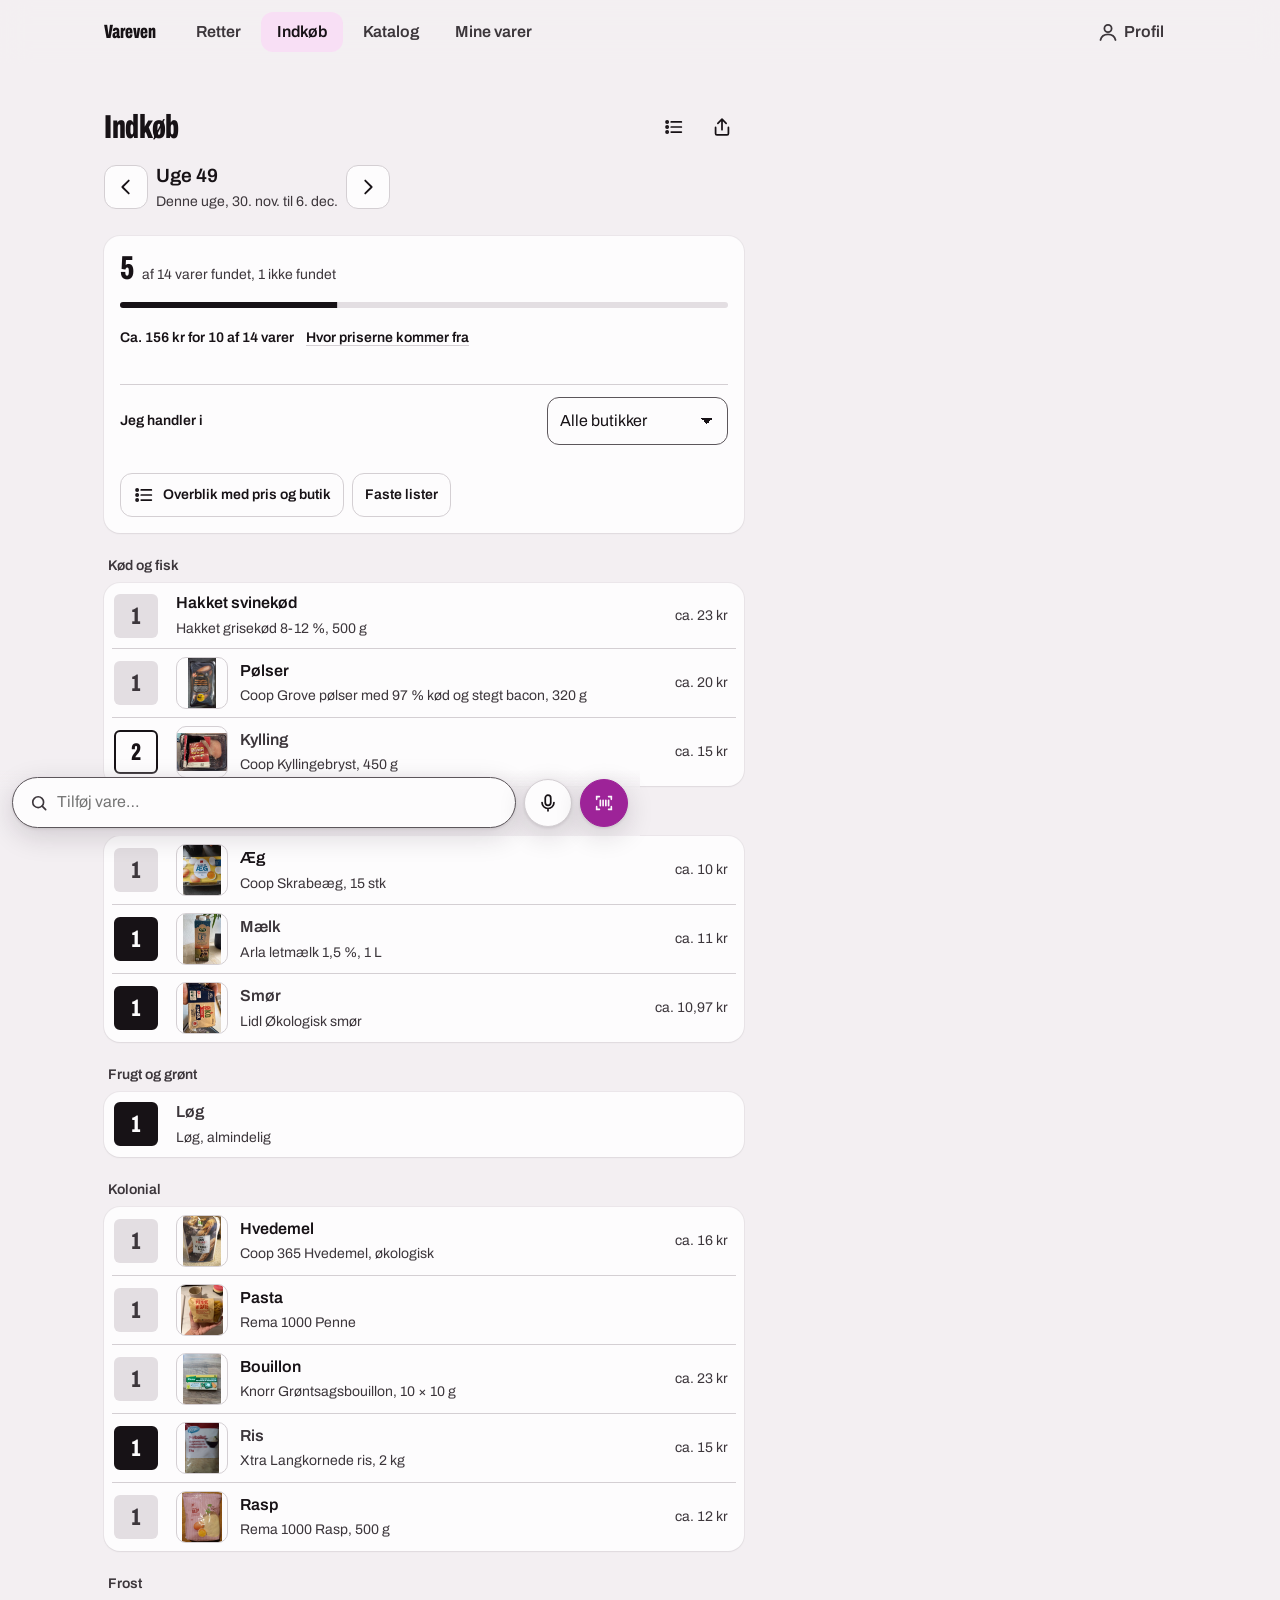
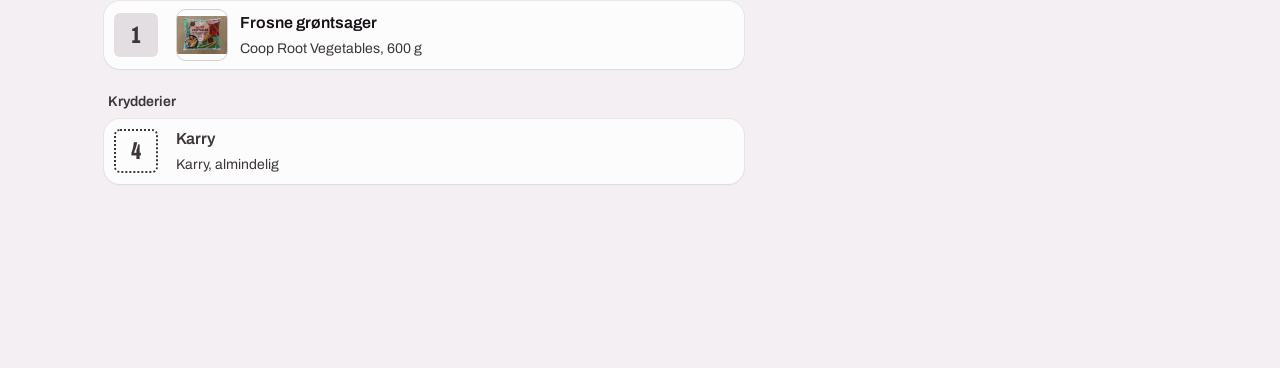
==== index.html @ a3c2f8d7 "Vareven: første udgave af appen Statisk PWA: indkøbsliste med varekort (prio 1-3), scanning, retter " ====
<!doctype html>
<html lang="da">
<head>
<meta charset="utf-8">
<meta name="viewport" content="width=device-width, initial-scale=1, viewport-fit=cover, interactive-widget=resizes-content">
<meta name="theme-color" media="(prefers-color-scheme: light)" content="#f6f4f6">
<meta name="theme-color" media="(prefers-color-scheme: dark)" content="#141013">
<meta name="apple-mobile-web-app-capable" content="yes">
<meta name="mobile-web-app-capable" content="yes">
<meta name="apple-mobile-web-app-status-bar-style" content="default">
<meta name="apple-mobile-web-app-title" content="Vareven">
<link rel="manifest" href="./manifest.webmanifest">
<link rel="icon" href="./icons/icon-192.png" type="image/png">
<link rel="apple-touch-icon" href="./icons/apple-touch-icon.png">
<title>Vareven</title>
<meta name="description" content="Indkøbslisten hvor hver vare har et varekort med prio 1 til 3, så den handlende køber præcis den variant, I plejer.">
<link rel="preload" href="./fonts/archivo-wdth.woff2" as="font" type="font/woff2" crossorigin>
<link rel="stylesheet" href="./app.css">
<script>document.documentElement.classList.add('js');</script>
</head>
<body>
<a class="skip" href="#main">Spring til indhold</a>
<header class="topbar">
  <div class="topbar__in">
    <a class="wordmark" href="#/indkob" aria-label="Vareven, til indkøbslisten">Vareven</a>
    <nav class="tabs" aria-label="Hovedmenu">
      <a class="tab" href="#/retter" data-tab="retter">Retter</a>
      <a class="tab" href="#/indkob" data-tab="indkob">Indkøb</a>
      <a class="tab" href="#/katalog" data-tab="katalog">Katalog</a>
      <a class="tab" href="#/mine" data-tab="mine">Mine varer</a>
    </nav>
    <p class="status" id="status" role="status"></p>
    <a class="profbtn" href="#/profil" data-tab="profil" aria-label="Profil og indstillinger"><svg viewBox="0 0 24 24" aria-hidden="true" fill="none" stroke="currentColor" stroke-width="1.8" stroke-linecap="round"><circle cx="12" cy="8.5" r="3.6"/><path d="M4.5 20c.9-3.6 3.9-5.6 7.5-5.6s6.6 2 7.5 5.6"/></svg><span class="profbtn__txt">Profil</span></a>
  </div>
</header>

<main id="main">
  <noscript><p>Appen kræver JavaScript for at vise listen.</p></noscript>
</main>

<nav class="tabbar" aria-label="Hovedmenu">
  <a href="#/retter" data-tab="retter"><svg viewBox="0 0 24 24" aria-hidden="true" fill="none" stroke="currentColor" stroke-width="1.8" stroke-linecap="round"><path d="M4 11h16a8 8 0 0 1-16 0Z"/><path d="M9 7c0-1.5 1-2 1-3.5M14 7c0-1.5 1-2 1-3.5"/></svg>Retter</a>
  <a href="#/indkob" data-tab="indkob"><svg viewBox="0 0 24 24" aria-hidden="true" fill="none" stroke="currentColor" stroke-width="1.8" stroke-linecap="round" stroke-linejoin="round"><path d="M3 5h2l2.2 10.2a1 1 0 0 0 1 .8h8.6a1 1 0 0 0 1-.8L20 8H6.2"/><circle cx="9" cy="20" r="1.2"/><circle cx="17" cy="20" r="1.2"/></svg>Indkøb</a>
  <a href="#/katalog" data-tab="katalog"><svg viewBox="0 0 24 24" aria-hidden="true" fill="none" stroke="currentColor" stroke-width="1.8" stroke-linecap="round"><rect x="4" y="4" width="16" height="16" rx="2"/><path d="M8 9h8M8 13h8M8 17h5"/></svg>Katalog</a>
  <a href="#/mine" data-tab="mine"><svg viewBox="0 0 24 24" aria-hidden="true" fill="none" stroke="currentColor" stroke-width="1.8" stroke-linecap="round" stroke-linejoin="round"><path d="M4 6h3M4 12h3M4 18h3"/><rect x="10" y="4" width="10" height="4" rx="1"/><rect x="10" y="10" width="10" height="4" rx="1"/><rect x="10" y="16" width="10" height="4" rx="1"/></svg>Mine varer</a>
</nav>

<script src="./data.js"></script>
<script src="./produkter.js"></script>
<script src="./rens.js"></script>
<script src="./retter-billeder.js"></script>
<script src="./opskrifter.js"></script>
<script src="./opskriftsbank.js"></script>
<script src="./bank-billeder.js"></script>
<script src="./illustrationer.js"></script>
<script src="./teknikker.js"></script>
<script src="./videoer.js"></script>
<script src="./priser.js"></script>
<script src="./pdf-maker.js"></script>
<script src="./scanner.js"></script>
<script src="./app.js"></script>
</body>
</html>
---- app.css ----
/* Hallmark · shape: app screen · genre: modern-minimal · theme: custom · idea: "Tallet er svaret: prio-tallet er det største på skærmen, så den handlende kan læse svaret på en armslængdes afstand" · vibe: "værktøj til én hånd i en travl butik"
 * paper: oklch(97.4% 0.005 330) · accent: oklch(50% 0.2 330) hindbær, ingen kædes farve · display: Archivo 62% bredde 800 (tallene) · body: Archivo 100% 400/600, selvhostet
 * nav: bundfaner på telefon (Retter, Indkøb, Katalog), topbjælke fra 60rem · signature: prio-mærket, et tal i en form der også virker i sort/hvid print (1 fyldt, 2 kant, 3 stiplet, ingen prikket)
 * states: indlæser, tom, offline/fejl, fuld på listen; otte tilstande på knapper og felter
 * axes: light/display-condensed/chromatic-magenta · posture: restrained · modes: light+dark · scope: app · contrast: pass · v2.0.0 */
/* Hallmark · pre-emit critique: P4 H5 E4 S4 R4 V5 · weakest: E, ni skærme i én fil giver løse detaljer; holdt alt på én type-skala, én radius pr. niveau og én primær knap pr. skærm */
/* Hallmark · waive 39b · fluebenet og de fire knapper under Hvad fandt du? er 64 til 72px · den handlende trykker med én hånd og kurven på armen, så store mål på varekortet slår app-tæthed */
/* Hallmark · answered F7 · alle produkt- og varebilleder deler én ramme med vilje: hvid flade, hårstreg og lille radius, så pakkerne kan sammenlignes på listen, i kataloget og i opskriften */
@import url("./tokens.css");
@import url("./base.css");

@font-face {
  font-family: "Archivo";
  font-style: normal;
  font-display: swap;
  font-weight: 100 900;
  font-stretch: 62% 125%;
  src: url("./fonts/archivo-wdth.woff2") format("woff2-variations");
}

body { font-synthesis: none; min-height: 100dvh; overscroll-behavior-y: none; }
html { -webkit-tap-highlight-color: transparent; -webkit-text-size-adjust: 100%; text-size-adjust: 100%; }
button, a, label, .row__tick { touch-action: manipulation; }
button, .btn, .chip, .tabbar a, .tab, .row__tick, .found button, .dishes label { -webkit-user-select: none; user-select: none; -webkit-touch-callout: none; }
[tabindex="-1"]:focus { outline: none; }
html:has(body.has-dock) { scroll-padding-bottom: calc(var(--tabbar) + 180px); }
.num { font-variant-numeric: tabular-nums; }
b, strong { font-weight: 600; }
.nowrap { white-space: nowrap; }

/* ---------- Shell ---------- */
.skip { position: absolute; left: var(--space-md); top: calc(-1 * var(--space-3xl)); z-index: var(--z-toast); padding: var(--space-xs) var(--space-md); background: var(--color-ink); color: var(--color-paper); border-radius: var(--radius-input); }
.skip:focus-visible { top: var(--space-md); }

.topbar { position: sticky; top: 0; z-index: var(--z-sticky-nav); padding-top: env(safe-area-inset-top); background: var(--color-paper); border-bottom: 1px solid var(--color-rule); }
.topbar__in { display: flex; align-items: center; gap: var(--space-lg); min-height: 56px; max-width: var(--container); margin-inline: auto; padding-inline: var(--space-md); }
.wordmark { font: 800 var(--text-lg)/1 var(--font-display); font-stretch: 62%; letter-spacing: 0; text-decoration: none; color: var(--color-ink); white-space: nowrap; }
.wordmark:focus-visible { outline: 2px solid var(--color-focus); outline-offset: 4px; }
.status { margin-left: auto; font-size: var(--text-sm); color: var(--color-ink-2); }
.status[data-state="offline"] { color: var(--color-ink); font-weight: 600; }

.tabs { display: none; gap: var(--space-2xs); }
.tab { display: inline-flex; align-items: center; min-height: 40px; padding: 0 var(--space-md); border-radius: var(--radius-input); color: var(--color-ink-2); text-decoration: none; font-weight: 600; white-space: nowrap; transition: background-color var(--dur-short) var(--ease-out), color var(--dur-short) var(--ease-out); }
.tab:active { background: var(--color-paper-3); }
.tab:focus-visible { outline: 2px solid var(--color-focus); outline-offset: 2px; }
.tab[aria-current="page"] { color: var(--color-ink); background: var(--color-accent-soft); }

.tabbar { position: fixed; inset: auto 0 0 0; z-index: var(--z-sticky-nav); display: grid; grid-template-columns: repeat(4, minmax(0, 1fr)); height: calc(var(--tabbar) + env(safe-area-inset-bottom)); padding-bottom: env(safe-area-inset-bottom); background: var(--color-paper); border-top: 1px solid var(--color-rule); }
.tabbar a { display: grid; place-items: center; align-content: center; gap: var(--space-3xs); color: var(--color-ink-2); text-decoration: none; font-size: var(--text-sm); font-weight: 600; transition: color var(--dur-short) var(--ease-out); }
.tabbar a:active { background: var(--color-paper-2); }
.tabbar a:focus-visible { outline: 2px solid var(--color-focus); outline-offset: -4px; }
.tabbar a[aria-current="page"] { color: var(--color-accent); box-shadow: inset 0 3px 0 var(--color-accent); }
.tabbar svg { width: 24px; height: 24px; }

main { max-width: var(--column); padding: var(--space-lg) max(var(--space-md), env(safe-area-inset-right)) calc(var(--tabbar) + var(--space-3xl)) max(var(--space-md), env(safe-area-inset-left)); }

@media (min-width: 60rem) {
  .tabs { display: flex; }
  .tabbar { display: none; }
  .topbar__in { padding-inline: var(--gutter); min-height: 64px; }
  main { max-width: var(--container); margin-inline: auto; padding: var(--space-xl) var(--gutter) var(--space-3xl); }
  main > * { max-width: var(--column); }
}

/* ---------- Type ---------- */
.screen-head { display: grid; gap: var(--space-xs); margin-bottom: var(--space-lg); }
h1 { font-size: var(--text-3xl); font-weight: 800; font-stretch: 62%; line-height: 1.05; letter-spacing: var(--tracking-display); max-width: 20ch; }
h2 { font-family: var(--font-body); font-size: var(--text-md); font-weight: 600; line-height: 1.3; }
.lead { font-size: var(--text-md); color: var(--color-ink-2); max-width: 45ch; }
.meta { font-size: var(--text-sm); color: var(--color-ink-2); }

/* ---------- The signature: prio mark ---------- */
.mark { --size: 44px; display: inline-grid; place-items: center; flex-shrink: 0; width: var(--size); height: var(--size); border-radius: var(--radius-mark); border: 2px solid transparent; font: 800 var(--text-num-s)/1 var(--font-display); font-stretch: 62%; font-variant-numeric: tabular-nums; color: var(--color-ink); background: transparent; }
.mark[data-p="0"] { border-color: var(--color-muted); }
.mark[data-p="1"] { background: var(--color-ink); border-color: var(--color-ink); color: var(--color-paper); }
.mark[data-p="2"] { border-color: var(--color-ink); }
.mark[data-p="3"] { border-color: var(--color-ink); border-style: dashed; }
.mark[data-p="want"] { background: var(--color-paper-3); color: var(--color-ink-2); }
.mark[data-p="4"] { border-color: var(--color-ink-2); border-style: dotted; color: var(--color-ink-2); }
.mark--l { --size: 72px; font-size: var(--text-num); }
.mark--xl { --size: clamp(80px, 30vw, 128px); font-size: calc(var(--size) * 0.9); border-width: 3px; }
.mark svg { width: 62%; height: 62%; }
.mark[data-p="ok"] { background: var(--color-ink); border-color: var(--color-ink); color: var(--color-paper); }
.mark[data-p="x"] { border-color: var(--color-ink); border-width: 3px; color: var(--color-ink); }

/* ---------- Controls ---------- */
.btn { position: relative; display: inline-flex; align-items: center; justify-content: center; gap: var(--space-xs); min-height: var(--control); padding: 0 var(--space-lg); border: 1px solid var(--color-ink); border-radius: var(--radius-input); background: var(--color-paper); color: var(--color-ink); font: 600 var(--text-md)/1 var(--font-body); white-space: nowrap; text-decoration: none; cursor: pointer; transition: background-color var(--dur-short) var(--ease-out), transform var(--dur-micro) var(--ease-out); }
.btn:active { transform: scale(0.97); }
.btn:focus-visible { outline: 2px solid var(--color-focus); outline-offset: 2px; }
.btn:disabled, .btn[aria-disabled="true"] { opacity: 0.55; cursor: not-allowed; transform: none; }
.btn[aria-busy="true"] { cursor: progress; }
.btn--primary { background: var(--color-accent); border-color: var(--color-accent); color: var(--color-accent-ink); }
.btn--quiet { border-color: var(--color-rule); }
.btn--wide { width: 100%; }
.btn svg { width: 22px; height: 22px; flex-shrink: 0; }

.link { color: var(--color-ink); font-weight: 600; text-decoration: underline; text-decoration-color: var(--color-rule); text-underline-offset: 0.2em; transition: text-decoration-color var(--dur-short) var(--ease-out); }
.link:focus-visible { outline: 2px solid var(--color-focus); outline-offset: 2px; }

.back { display: inline-flex; align-items: center; gap: var(--space-2xs); min-height: 44px; margin: calc(-1 * var(--space-xs)) 0 var(--space-xs) calc(-1 * var(--space-xs)); padding: 0 var(--space-xs); border-radius: var(--radius-input); color: var(--color-ink-2); font-weight: 600; text-decoration: none; transition: background-color var(--dur-short) var(--ease-out); }
.back:active { background: var(--color-paper-3); }
.back:focus-visible { outline: 2px solid var(--color-focus); outline-offset: 0; }
.back svg { width: 20px; height: 20px; }

/* chips */
.chips { display: flex; flex-wrap: wrap; gap: var(--space-xs); }
.chip { display: inline-flex; align-items: center; gap: var(--space-xs); min-height: 44px; padding: 0 var(--space-md); border: 1px solid var(--color-rule); border-radius: var(--radius-input); background: var(--color-paper); color: var(--color-ink); font: 400 var(--text-md)/1.2 var(--font-body); text-align: left; text-decoration: none; cursor: pointer; transition: background-color var(--dur-short) var(--ease-out), border-color var(--dur-short) var(--ease-out); }
.chip:active { background: var(--color-paper-2); }
.chip:focus-visible { outline: 2px solid var(--color-focus); outline-offset: 2px; }
.chip:disabled { opacity: 0.55; cursor: not-allowed; }
.chip[aria-current], .chip[aria-pressed="true"] { background: var(--color-ink); border-color: var(--color-ink); color: var(--color-paper); }
.chip small { font-size: var(--text-sm); color: inherit; opacity: 0.8; }

/* the found buttons: the card's one decision */
.found { display: grid; grid-template-columns: repeat(4, minmax(0, 1fr)); gap: var(--space-xs); }
.found button { display: grid; justify-items: center; gap: var(--space-2xs); min-height: 88px; padding: var(--space-sm) var(--space-2xs); border: 1px solid var(--color-rule); border-radius: var(--radius-card); background: var(--color-paper); color: var(--color-ink); font: 600 var(--text-sm)/1.2 var(--font-body); cursor: pointer; transition: background-color var(--dur-short) var(--ease-out), transform var(--dur-micro) var(--ease-out); }
.found button:active { transform: scale(0.96); }
.found button:focus-visible { outline: 2px solid var(--color-focus); outline-offset: 2px; }
.found button:disabled { opacity: 0.55; cursor: not-allowed; }
.found button[aria-pressed="true"] { border-color: var(--color-ink); box-shadow: inset 0 0 0 2px var(--color-ink); }
.found--2 { grid-template-columns: repeat(2, minmax(0, 1fr)); }
.found .mark { --size: 40px; }

/* ---------- Shopping list ---------- */
.progress { display: flex; align-items: baseline; gap: var(--space-xs); }
.progress b { font: 800 var(--text-3xl)/1 var(--font-display); font-stretch: 62%; font-variant-numeric: tabular-nums; }
.bar { height: 6px; margin-top: var(--space-xs); border-radius: var(--radius-pill); background: var(--color-paper-3); overflow: hidden; }
.bar span { display: block; height: 100%; width: 100%; background: var(--color-ink); transform-origin: left; transform: scaleX(var(--p, 0)); transition: transform var(--dur-long) var(--ease-out); }

.group { margin-top: var(--space-lg); }
.group h2 { padding-bottom: var(--space-xs); color: var(--color-ink-2); font-size: var(--text-sm); }
.rows { list-style: none; margin: 0; padding: 0; border-top: 1px solid var(--color-rule); }
.row { display: grid; grid-template-columns: auto minmax(0, 1fr); align-items: center; gap: var(--space-sm); border-bottom: 1px solid var(--color-rule); }
.row__tick { display: grid; place-items: center; width: 56px; height: 64px; margin-left: calc(-1 * var(--space-2xs)); border: 0; background: transparent; cursor: pointer; border-radius: var(--radius-input); }
.row__tick:active .mark { transform: scale(0.94); }
.row__tick:focus-visible { outline: 2px solid var(--color-focus); outline-offset: -2px; }
.row__tick .mark { transition: transform var(--dur-micro) var(--ease-out); }
.row__open { display: grid; gap: var(--space-3xs); min-height: 64px; align-content: center; padding: var(--space-xs) var(--space-xs) var(--space-xs) 0; color: var(--color-ink); text-decoration: none; border-radius: var(--radius-input); transition: background-color var(--dur-short) var(--ease-out); }
.row__open:active { background: var(--color-paper-3); }
.row__open:focus-visible { outline: 2px solid var(--color-focus); outline-offset: -2px; }
.row__name { font-weight: 600; }
.row__want { font-size: var(--text-sm); color: var(--color-ink-2); display: -webkit-box; -webkit-box-orient: vertical; -webkit-line-clamp: 2; line-clamp: 2; overflow: hidden; }
.row__want--none { color: var(--color-muted); }
.row[data-done] .row__name { color: var(--color-ink-2); }

.dock { position: fixed; inset: auto 0 calc(var(--tabbar) + env(safe-area-inset-bottom)) 0; z-index: var(--z-sticky); padding: var(--space-sm) max(var(--space-md), env(safe-area-inset-right)) var(--space-sm) max(var(--space-md), env(safe-area-inset-left)); background: var(--color-paper); border-top: 1px solid var(--color-rule); }
.dock__in { display: flex; flex-wrap: wrap; gap: var(--space-xs); max-width: var(--column); }
.dock__in > .btn { min-width: 0; }
.dock .btn--primary { flex: 1; }
@media (min-width: 60rem) { .dock { position: static; padding: var(--space-lg) 0 0; background: none; border: 0; } }
.has-dock main { padding-bottom: calc(var(--tabbar) + var(--space-4xl)); }

/* skeleton and notices */
.skel { display: grid; grid-template-columns: 44px minmax(0, 1fr); grid-template-rows: auto auto; column-gap: var(--space-md); row-gap: var(--space-xs); align-content: center; height: 64px; border-bottom: 1px solid var(--color-rule); animation: pulse 1.6s var(--ease-in-out) infinite alternate; }
.skel i { display: block; height: 12px; border-radius: var(--radius-mark); background: var(--color-paper-3); }
.skel i:first-child { grid-row: span 2; height: 44px; }
.skel i:last-child { width: 60%; }
@keyframes pulse { from { opacity: 1; } to { opacity: 0.5; } }
@media (prefers-reduced-motion: reduce) { .skel { animation: none; } }
.notice { display: grid; gap: var(--space-xs); padding: var(--space-md); border-radius: var(--radius-card); background: var(--color-paper-2); }
.notice p { max-width: 45ch; }
.empty { display: grid; gap: var(--space-sm); justify-items: start; padding: var(--space-xl) 0; }
.empty h2 { font: 800 var(--text-2xl)/1.1 var(--font-display); font-stretch: 62%; }

/* ---------- Card ---------- */
.card-head { display: grid; gap: var(--space-2xs); margin-bottom: var(--space-md); }
.photo { display: grid; place-items: center; aspect-ratio: 4 / 3; margin: 0 0 var(--space-lg); border-radius: var(--radius-card); }
.photo__empty { display: grid; justify-items: center; gap: var(--space-sm); padding: var(--space-md); text-align: center; color: var(--color-ink-2); }
.nophoto { display: grid; grid-template-columns: minmax(0, 1fr); gap: var(--space-xs) var(--space-md); align-items: center; padding: var(--space-md) 0; border-top: 1px solid var(--color-rule); }
.nophoto .help { grid-column: 1 / -1; }
.photo__credit { margin-top: calc(-1 * var(--space-md)); margin-bottom: var(--space-lg); font-size: var(--text-sm); color: var(--color-ink-2); }

.p1 { display: grid; grid-template-columns: auto minmax(0, 1fr); align-items: center; gap: var(--space-md); padding-bottom: var(--space-lg); border-bottom: 1px solid var(--color-rule); }
.p1__text { display: grid; gap: var(--space-xs); }
.p1__desc { font: 800 var(--text-2xl)/1.08 var(--font-display); font-stretch: 62%; letter-spacing: var(--tracking-display); overflow-wrap: break-word; min-width: 0; }
.ean { font-size: var(--text-sm); color: var(--color-ink-2); font-variant-numeric: tabular-nums; }
.alts { list-style: none; margin: 0; padding: 0; }
.alts li { display: grid; grid-template-columns: auto minmax(0, 1fr); align-items: center; gap: var(--space-md); padding: var(--space-md) 0; border-bottom: 1px solid var(--color-rule); }
.alts .desc { font-size: var(--text-lg); font-weight: 600; line-height: 1.25; }
.hint { padding: var(--space-sm) 0 0; }
.search { margin-bottom: var(--space-md); }
.search input::-webkit-search-cancel-button { -webkit-appearance: none; appearance: none; }
.rule { display: grid; grid-template-columns: auto minmax(0, 1fr); gap: var(--space-md); align-items: start; padding: var(--space-md) 0 var(--space-lg); }
.rule__text { display: grid; gap: var(--space-xs); justify-items: start; }
.rule__text b { font-size: var(--text-lg); }

.facts { display: grid; grid-template-columns: repeat(2, minmax(0, 1fr)); gap: var(--space-md) var(--space-lg); margin: 0 0 var(--space-lg); padding: var(--space-md); border-radius: var(--radius-card); background: var(--color-paper-2); }
.facts div { display: grid; gap: var(--space-3xs); }
.facts dt { font-size: var(--text-sm); color: var(--color-ink-2); }
.facts dd { margin: 0; font-weight: 600; font-variant-numeric: tabular-nums; overflow-wrap: anywhere; min-width: 0; }
.husk { margin: var(--space-md) 0 0; padding: var(--space-sm) var(--space-md); border: 2px solid var(--color-ink); border-radius: var(--radius-card); font-weight: 600; overflow-wrap: anywhere; }
.linkrow { display: flex; flex-wrap: wrap; gap: 0 var(--space-lg); margin-bottom: var(--space-md); }
.link--block { display: inline-flex; align-items: center; min-height: 44px; }
.undo { display: flex; flex-wrap: wrap; align-items: center; gap: var(--space-xs); margin-bottom: var(--space-sm); padding: var(--space-xs) var(--space-md); border-radius: var(--radius-card); background: var(--color-paper-2); }
.undo .link { min-height: 44px; border: 0; background: none; padding: 0; font: inherit; font-weight: 600; cursor: pointer; }
.demo { margin-top: var(--space-lg); padding-top: var(--space-md); border-top: 1px dashed var(--color-rule); }
.facts .wide { grid-column: 1 / -1; }

.dock__col { max-width: var(--column); }
.decide__help { min-height: 1lh; margin-top: var(--space-xs); font-size: var(--text-sm); color: var(--color-ink-2); }
.decide .found button { min-height: 64px; padding-block: var(--space-xs); }
.decide .found .mark { --size: 32px; font-size: var(--text-lg); }
.has-dock main:has(.decide) { padding-bottom: calc(var(--tabbar) + 160px); }
@media (min-width: 60rem) { .has-dock main:has(.decide) { padding-bottom: var(--space-3xl); } }

/* ---------- Forms ---------- */
.form { display: grid; gap: var(--space-xl); }
fieldset { margin: 0; padding: 0; border: 0; min-width: 0; }
legend { padding: 0; }
.prio-set { display: grid; grid-template-columns: auto minmax(0, 1fr); gap: var(--space-sm) var(--space-md); align-items: start; }
.prio-set > legend { grid-column: 1 / -1; float: left; width: 100%; margin-bottom: var(--space-sm); font-weight: 600; }
.input--grow { min-height: var(--control); field-sizing: content; resize: none; }
textarea.input.input--grow { min-height: 4.5rem; }
.prio-set__fields { display: grid; gap: var(--space-sm); min-width: 0; }
.field { display: grid; gap: var(--space-2xs); min-width: 0; }
.field label, .field .label { font-size: var(--text-sm); font-weight: 600; color: var(--color-ink); }
.input { width: 100%; min-height: var(--control); padding: 0 var(--space-sm); border: 1px solid var(--color-muted); border-radius: var(--radius-input); background: var(--color-paper); color: var(--color-ink); font-size: var(--text-md); outline: 2px solid transparent; outline-offset: -3px; transition: background-color var(--dur-short) var(--ease-out); }
.input:focus-visible { outline-color: var(--color-focus); }
.input:disabled { opacity: 0.55; cursor: not-allowed; }
.input[aria-invalid="true"] { border-color: var(--color-error); }
.input::placeholder { color: var(--color-muted); opacity: 1; }
textarea.input { min-height: 6rem; padding-block: var(--space-sm); resize: vertical; }
.help { min-height: 1lh; font-size: var(--text-sm); color: var(--color-ink-2); }
.help[data-error] { color: var(--color-error); }
.inline { display: grid; grid-template-columns: minmax(0, 1fr) auto; gap: var(--space-xs); }
.split { display: grid; grid-template-columns: repeat(2, minmax(0, 1fr)); gap: var(--space-sm); }

.choices { display: grid; gap: var(--space-xs); }
.choice { position: relative; }
.choice input { position: absolute; opacity: 0; width: 1px; height: 1px; }
.choice label { display: grid; gap: var(--space-3xs); min-height: var(--control); padding: var(--space-sm) var(--space-md); border: 1px solid var(--color-rule); border-radius: var(--radius-input); cursor: pointer; transition: background-color var(--dur-short) var(--ease-out), border-color var(--dur-short) var(--ease-out); }
.choice label:active { background: var(--color-paper-2); }
.choice input:checked + label { border-color: var(--color-ink); box-shadow: inset 0 0 0 1px var(--color-ink); }
.choice input:focus-visible + label { outline: 2px solid var(--color-focus); outline-offset: 2px; }
.choice input:disabled + label { opacity: 0.55; cursor: not-allowed; }
.choice small { font-size: var(--text-sm); color: var(--color-ink-2); }

/* dishes: a checklist, the mark doubles as the box */
.dishes { list-style: none; margin: 0; padding: 0; border-top: 1px solid var(--color-rule); }
.dishes li { position: relative; border-bottom: 1px solid var(--color-rule); }
.dishes input { position: absolute; opacity: 0; width: 1px; height: 1px; }
.dishes label.x-old { display: grid; grid-template-columns: auto minmax(0, 1fr); align-items: center; gap: var(--space-sm); min-height: 64px; padding: var(--space-xs) var(--space-xs) var(--space-xs) 0; border-radius: var(--radius-input); cursor: pointer; transition: background-color var(--dur-short) var(--ease-out); }
.dishes label.x-old > span:last-child { display: grid; gap: var(--space-3xs); }
.dishes label.x-old:active { background: var(--color-paper-3); }
.dishes input:focus-visible + label { outline: 2px solid var(--color-focus); outline-offset: -2px; }
.dishes input:disabled + label { opacity: 0.55; cursor: not-allowed; }
.dishes label.x-old { grid-template-columns: auto auto minmax(0, 1fr); }
.dishes > li, .ings > li { display: grid; grid-template-columns: auto minmax(0, 1fr) auto; align-items: center; gap: var(--space-xs); }
.ings { list-style: none; margin: var(--space-sm) 0; padding: 0; border-top: 1px solid var(--color-rule); }
.ings > li { grid-template-columns: auto minmax(0, 1fr); border-bottom: 1px solid var(--color-rule); }
.ings input, .dishes input[type=checkbox] { position: absolute; opacity: 0; width: 1px; height: 1px; }
.dish__tick { display: grid; place-items: center; width: 48px; height: 64px; cursor: pointer; border-radius: var(--radius-input); }
.dish__tick .box { display: grid; place-items: center; width: 40px; height: 40px; border: 2px solid var(--color-muted); border-radius: var(--radius-mark); color: transparent; }
.dish__tick .box svg { width: 24px; height: 24px; }
input:checked + .dish__tick .box { background: var(--color-ink); border-color: var(--color-ink); color: var(--color-paper); }
input:focus-visible + .dish__tick { outline: 2px solid var(--color-focus); outline-offset: -2px; }
.dish__open, .ing__open { display: grid; grid-template-columns: auto minmax(0, 1fr); gap: var(--space-sm); align-items: center; min-height: 64px; padding: var(--space-xs) var(--space-xs) var(--space-xs) 0; color: var(--color-ink); text-decoration: none; border-radius: var(--radius-input); transition: background-color var(--dur-short) var(--ease-out); }
.dish__open:active, .ing__open:active { background: var(--color-paper-3); }
.dish__open:focus-visible, .ing__open:focus-visible { outline: 2px solid var(--color-focus); outline-offset: -2px; }
.ing__img { width: 48px; height: 48px; object-fit: contain; background: var(--color-paper); border: 1px solid var(--color-rule); border-radius: var(--radius-mark); }
.ing__img--none { display: block; background: var(--color-paper-2); }
.amt { font-weight: 400; color: var(--color-ink-2); }
.dish__hero { margin: 0 0 var(--space-md); }
.dish__hero img { display: block; width: 100%; height: auto; aspect-ratio: 4 / 3; object-fit: cover; border-radius: var(--radius-card); }
.steps { margin: var(--space-sm) 0; padding-left: var(--space-lg); display: grid; gap: var(--space-sm); max-width: 60ch; }
.steps li { padding-left: var(--space-2xs); text-wrap: pretty; }

.dish__cam { color: var(--color-ink-2); }
.dish__cam:focus-within { outline: 2px solid var(--color-focus); outline-offset: 2px; }
.photo-pick { position: relative; cursor: pointer; }
.photo-pick:focus-within { outline: 2px solid var(--color-focus); outline-offset: 2px; }
.photo-pick svg { width: 20px; height: 20px; }
.photo-row { display: flex; flex-wrap: wrap; gap: var(--space-xs); margin-top: var(--space-sm); }
.picked { grid-template-columns: auto minmax(0, 1fr); }
.picked__acts { grid-column: 1 / -1; display: flex; flex-wrap: wrap; gap: var(--space-xs); }
.p1__photo figcaption { margin-top: var(--space-2xs); }

.dish__img { width: 72px; height: 54px; flex-shrink: 0; object-fit: cover; border-radius: var(--radius-mark); background: var(--color-paper-2); }
.dish__img--none { display: block; }
.credits { margin-top: var(--space-lg); font-size: var(--text-sm); color: var(--color-ink-2); }
.credits summary { display: inline-flex; align-items: center; min-height: 44px; font-weight: 600; color: var(--color-ink); cursor: pointer; }
.credits summary:focus-visible { outline: 2px solid var(--color-focus); outline-offset: 2px; }
.credits ul { margin: 0; padding-left: var(--space-lg); display: grid; gap: var(--space-2xs); overflow-wrap: anywhere; }
.dishes .box { display: grid; place-items: center; width: 40px; height: 40px; border: 2px solid var(--color-muted); border-radius: var(--radius-mark); color: transparent; }
.dishes .box svg { width: 24px; height: 24px; }
.dishes input:checked + label .box { background: var(--color-ink); border-color: var(--color-ink); color: var(--color-paper); }

/* ---------- Catalogue ---------- */
.cat { list-style: none; margin: 0; padding: 0; border-top: 1px solid var(--color-rule); }
.cat li { border-bottom: 1px solid var(--color-rule); }
.cat a { display: grid; grid-template-columns: minmax(0, 1fr) auto; gap: var(--space-2xs) var(--space-md); align-items: center; min-height: 64px; padding: var(--space-sm) var(--space-xs); color: var(--color-ink); text-decoration: none; border-radius: var(--radius-input); transition: background-color var(--dur-short) var(--ease-out); }
.cat a:active { background: var(--color-paper-3); }
.cat a:focus-visible { outline: 2px solid var(--color-focus); outline-offset: -2px; }
.cat .q { grid-column: 1 / -1; font-size: var(--text-sm); color: var(--color-ink-2); }
.state { font-size: var(--text-sm); font-weight: 600; white-space: nowrap; }
.state--todo { color: var(--color-accent); }

/* ---------- Scan ---------- */
.scan { display: grid; gap: var(--space-lg); }
.viewfinder { display: grid; place-items: center; aspect-ratio: 1 / 1; max-height: 42dvh; width: 100%; border-radius: var(--radius-card); background: var(--color-night); color: var(--color-night-ink); }
.viewfinder__frame { --c: 28px; width: 72%; aspect-ratio: 2 / 1; display: grid; place-items: center; background:
  linear-gradient(var(--color-night-ink), var(--color-night-ink)) top left / var(--c) 3px no-repeat, linear-gradient(var(--color-night-ink), var(--color-night-ink)) top left / 3px var(--c) no-repeat,
  linear-gradient(var(--color-night-ink), var(--color-night-ink)) top right / var(--c) 3px no-repeat, linear-gradient(var(--color-night-ink), var(--color-night-ink)) top right / 3px var(--c) no-repeat,
  linear-gradient(var(--color-night-ink), var(--color-night-ink)) bottom left / var(--c) 3px no-repeat, linear-gradient(var(--color-night-ink), var(--color-night-ink)) bottom left / 3px var(--c) no-repeat,
  linear-gradient(var(--color-night-ink), var(--color-night-ink)) bottom right / var(--c) 3px no-repeat, linear-gradient(var(--color-night-ink), var(--color-night-ink)) bottom right / 3px var(--c) no-repeat; }
.viewfinder p { padding: var(--space-2xs) var(--space-xs); border-radius: var(--radius-mark); background: var(--color-night); font-size: var(--text-sm); color: var(--color-night-ink); }
.verdict { display: grid; grid-template-columns: auto minmax(0, 1fr); gap: var(--space-md); align-items: center; }
.verdict__text { display: grid; gap: var(--space-2xs); }
.verdict__say { font: 800 var(--text-3xl)/1.02 var(--font-display); font-stretch: 62%; }
.actions { display: grid; grid-template-columns: minmax(0, 1fr); gap: var(--space-xs); }
.switcher { display: flex; gap: var(--space-xs); flex-wrap: wrap; }

/* ---------- Ask ---------- */
.bubble { display: grid; gap: var(--space-xs); padding: var(--space-md); border-radius: var(--radius-card); background: var(--color-paper-2); }
.bubble b { font-size: var(--text-lg); }
.answers { display: grid; gap: var(--space-xs); }
.answers .btn { white-space: normal; text-align: center; padding-block: var(--space-sm); line-height: 1.25; }

/* ---------- Prices ---------- */
table { width: 100%; border-collapse: collapse; font-variant-numeric: tabular-nums; }
caption { padding-bottom: var(--space-sm); text-align: left; font-size: var(--text-sm); color: var(--color-ink-2); }
th { padding: var(--space-xs) var(--space-xs) var(--space-xs) 0; text-align: left; font-size: var(--text-sm); font-weight: 600; color: var(--color-ink-2); white-space: nowrap; border-bottom: 1px solid var(--color-rule); }
td { padding: var(--space-sm) var(--space-xs) var(--space-sm) 0; border-bottom: 1px solid var(--color-rule); vertical-align: top; }
td.r, th.r { text-align: right; padding-right: 0; }
td small { display: block; font-size: var(--text-sm); color: var(--color-ink-2); }
.stale { color: var(--color-ink-2); }
.health { display: grid; gap: var(--space-2xs); margin-top: var(--space-lg); padding-top: var(--space-md); border-top: 1px solid var(--color-rule); }

.section { margin-top: var(--space-xl); }
.section > h2 { margin-bottom: var(--space-sm); }


/* ---------- Products, pictures, shop ---------- */
.thumb, .row__img, .alt__img, .prod__img { flex-shrink: 0; object-fit: contain; background: var(--color-paper); border: 1px solid var(--color-rule); border-radius: var(--radius-mark); }
.thumb { width: 56px; height: 56px; }
.thumb--none { display: block; background: var(--color-paper-2); }
.row__open { grid-template-columns: auto minmax(0, 1fr); align-items: center; column-gap: var(--space-sm); }
.row__open:not(:has(img.row__img)) { grid-template-columns: minmax(0, 1fr); }
.row__txt { display: grid; gap: var(--space-3xs); min-width: 0; }
.row__img { width: 44px; height: 44px; }
.row__img.row__img--none { display: none; }
.shop { margin-top: var(--space-sm); max-width: 20rem; }
select.input { appearance: none; padding-right: var(--space-2xl); background-image: linear-gradient(45deg, transparent 50%, var(--color-ink) 50%), linear-gradient(135deg, var(--color-ink) 50%, transparent 50%); background-position: calc(100% - 20px) 50%, calc(100% - 14px) 50%; background-size: 6px 6px; background-repeat: no-repeat; }
.seen { display: block; margin-top: var(--space-2xs); font-size: var(--text-sm); font-weight: 600; color: var(--color-ink-2); }
.seen--ja { color: var(--color-ink); }
.seen--ja::before { content: ""; display: inline-block; width: 0.55em; height: 0.55em; margin-right: var(--space-2xs); border-radius: var(--radius-pill); background: var(--color-success); vertical-align: 0.05em; }
.alts li[data-seen="nej"] .desc, .alts li[data-seen="nej"] .mark { opacity: 0.55; }
.alts li { grid-template-columns: auto minmax(0, 1fr) auto; }
.alt__img { width: 56px; height: 56px; }
.p1__photo { margin: var(--space-md) 0 0; }
.p1__photo img { display: block; width: 100%; max-width: 16rem; height: auto; aspect-ratio: 1; object-fit: contain; background: var(--color-paper); border: 1px solid var(--color-rule); border-radius: var(--radius-card); }
.credit { margin-top: var(--space-md); font-size: var(--text-sm); color: var(--color-ink-2); max-width: 60ch; overflow-wrap: anywhere; }
.picked { display: grid; grid-template-columns: auto minmax(0, 1fr) auto; gap: var(--space-sm); align-items: center; padding: var(--space-xs); border-radius: var(--radius-card); background: var(--color-paper-2); }
.picked__txt { display: grid; gap: var(--space-3xs); min-width: 0; overflow-wrap: anywhere; }
.prio-set > legend { display: flex; flex-wrap: wrap; align-items: center; justify-content: space-between; gap: var(--space-xs); }
.moves { display: inline-flex; gap: var(--space-2xs); align-items: center; }
.iconbtn { position: relative; display: inline-grid; place-items: center; width: 44px; height: 44px; border: 1px solid var(--color-rule); border-radius: var(--radius-input); background: var(--color-paper); color: var(--color-ink); cursor: pointer; transition: background-color var(--dur-short) var(--ease-out), transform var(--dur-micro) var(--ease-out); }
.iconbtn::before { content: ""; position: absolute; inset: -4px; }
.iconbtn svg { width: 22px; height: 22px; }
.iconbtn:active { transform: scale(0.94); }
.iconbtn:focus-visible { outline: 2px solid var(--color-focus); outline-offset: 2px; }
.iconbtn:disabled { opacity: 0.55; cursor: not-allowed; }
.btn--s { min-height: 44px; padding: 0 var(--space-sm); font-size: var(--text-sm); }
.filters { display: grid; gap: var(--space-sm); margin-bottom: var(--space-md); }
.filters .label { font-size: var(--text-sm); font-weight: 600; }
.chips--scroll { flex-wrap: nowrap; overflow-x: auto; scrollbar-width: none; padding-bottom: var(--space-2xs); margin-inline: calc(-1 * var(--space-md)); padding-inline: var(--space-md); scroll-padding-inline: var(--space-md); }
.chips--scroll::-webkit-scrollbar { display: none; }
.chips--scroll .chip { flex-shrink: 0; white-space: nowrap; }
.toggle { display: flex; gap: var(--space-xs); align-items: center; min-height: 44px; font-size: var(--text-sm); accent-color: var(--color-ink); }
.toggle input { width: 20px; height: 20px; }
.prods { list-style: none; margin: var(--space-sm) 0 0; padding: 0; border-top: 1px solid var(--color-rule); }
.prods li { border-bottom: 1px solid var(--color-rule); }
.prod { display: grid; grid-template-columns: auto minmax(0, 1fr) auto; gap: var(--space-sm); align-items: center; width: 100%; min-height: 80px; padding: var(--space-sm) var(--space-xs); border: 0; border-radius: var(--radius-input); background: transparent; color: var(--color-ink); font: inherit; text-align: left; cursor: pointer; transition: background-color var(--dur-short) var(--ease-out), transform var(--dur-micro) var(--ease-out); }
.prod:active { background: var(--color-paper-3); }
.prod:focus-visible { outline: 2px solid var(--color-focus); outline-offset: -2px; }
.prod__img { width: 64px; height: 64px; }
.prod__txt { display: grid; gap: var(--space-3xs); min-width: 0; overflow-wrap: anywhere; }
.prod .mark { --size: 36px; }
.shopline { color: var(--color-ink); }
.cat a { grid-template-columns: auto minmax(0, 1fr); }
.cat .q, .cat .state { grid-column: 2; justify-self: start; }
.cat .row__name { overflow-wrap: anywhere; min-width: 0; }
.cat__img { grid-row: span 4; }
.cat__img { grid-row: span 3; width: 48px; height: 48px; object-fit: contain; background: var(--color-paper); border: 1px solid var(--color-rule); border-radius: var(--radius-mark); align-self: start; }
.cat__img--none { display: block; background: var(--color-paper-2); }
.cat__row { display: grid; grid-template-columns: minmax(0, 1fr) auto; align-items: center; gap: var(--space-xs); }
.cat__ctl { padding-right: var(--space-2xs); }
.stepper { display: inline-flex; align-items: center; gap: var(--space-2xs); }
.stepper__n { min-width: 2ch; text-align: center; font-weight: 600; font-variant-numeric: tabular-nums; }
.addbtn svg, .addrow svg { width: 20px; height: 20px; }
.addrow { margin-top: var(--space-sm); }
.qtyrow { display: flex; flex-wrap: wrap; align-items: center; justify-content: space-between; gap: var(--space-xs); margin: 0 0 var(--space-md); padding: var(--space-xs) var(--space-sm); border-radius: var(--radius-card); background: var(--color-paper-2); }
.qtyrow .label { font-size: var(--text-sm); font-weight: 600; }
.qty { font-weight: 800; font-stretch: 62%; font-variant-numeric: tabular-nums; }
.sugg__list { list-style: none; margin: var(--space-sm) 0 0; padding: 0; border-top: 1px solid var(--color-rule); }
.sugg__item { display: grid; grid-template-columns: auto minmax(0, 1fr); gap: var(--space-2xs) var(--space-sm); align-items: center; padding: var(--space-sm) 0; border-bottom: 1px solid var(--color-rule); }
.sugg__img { width: 56px; height: 56px; object-fit: contain; background: var(--color-paper); border: 1px solid var(--color-rule); border-radius: var(--radius-mark); grid-row: span 2; align-self: start; }
.sugg__txt { display: grid; gap: var(--space-3xs); min-width: 0; overflow-wrap: anywhere; }
.sugg__to { display: flex; gap: var(--space-xs); }
.slotbtn { position: relative; display: grid; place-items: center; width: 48px; height: 48px; padding: 0; border: 0; border-radius: var(--radius-input); background: transparent; cursor: pointer; transition: transform var(--dur-micro) var(--ease-out); }
.slotbtn .mark { --size: 40px; font-size: var(--text-lg); background: var(--color-paper); }
.slotbtn .mark[data-p="1"] { background: var(--color-paper); color: var(--color-ink); }
.slotbtn[aria-pressed="true"] .mark { background: var(--color-ink); color: var(--color-paper); border-style: solid; border-color: var(--color-ink); }
.slotbtn:active { transform: scale(0.94); }
.slotbtn:focus-visible { outline: 2px solid var(--color-focus); outline-offset: 0; }
.slotbtn:disabled { opacity: 0.55; cursor: not-allowed; }
.examples { list-style: none; margin: var(--space-sm) 0 0; padding: 0; display: grid; grid-template-columns: repeat(3, minmax(0, 1fr)); gap: var(--space-sm); }
.examples a { display: grid; gap: var(--space-2xs); color: var(--color-ink); text-decoration: none; border-radius: var(--radius-input); padding: var(--space-2xs); transition: background-color var(--dur-short) var(--ease-out); }
.examples a:active { background: var(--color-paper-3); }
.examples a:focus-visible { outline: 2px solid var(--color-focus); outline-offset: 2px; }
.ex__img { width: 100%; height: auto; aspect-ratio: 1; object-fit: contain; background: var(--color-paper); border: 1px solid var(--color-rule); border-radius: var(--radius-mark); }
.examples .meta { overflow-wrap: anywhere; }


/* ---------- Weeks, prio strip, Mine varer, quick switch ---------- */
.weeknav { display: flex; align-items: center; flex-wrap: wrap; gap: var(--space-xs); margin-top: var(--space-xs); }
.weeknav__lbl { display: grid; min-width: 9rem; }
.weeknav__lbl b { font-size: var(--text-lg); }
.strip { list-style: none; margin: var(--space-sm) 0 0; padding: 0; display: grid; grid-template-columns: repeat(3, minmax(0, 1fr)); gap: var(--space-xs); }
.tile { position: relative; display: grid; justify-items: center; gap: var(--space-2xs); width: 100%; min-height: 44px; padding: var(--space-xs) var(--space-2xs); border: 1px solid var(--color-rule); border-radius: var(--radius-card); background: var(--color-paper); color: var(--color-ink); font: 600 var(--text-sm)/1.2 var(--font-body); cursor: grab; touch-action: pan-y; -webkit-user-select: none; user-select: none; transition: transform var(--dur-micro) var(--ease-out), border-color var(--dur-short) var(--ease-out); }
.tile .mark { --size: 28px; font-size: var(--text-md); position: absolute; top: var(--space-2xs); left: var(--space-2xs); }
.tile .mark[data-p="1"] { background: var(--color-ink); color: var(--color-paper); }
.tile img, .tile__none { width: 72px; height: 72px; object-fit: contain; border-radius: var(--radius-mark); background: var(--color-paper-2); pointer-events: none; }
.tile__none { display: grid; place-items: center; color: var(--color-ink-2); }
.tile__none svg { width: 24px; height: 24px; }
.tile__lbl { max-width: 100%; overflow: hidden; text-overflow: ellipsis; white-space: nowrap; }
.tile--empty { border-style: dashed; cursor: pointer; color: var(--color-ink-2); }
.tile.is-drag { z-index: var(--z-raised); border-color: var(--color-ink); box-shadow: 0 4px 12px color-mix(in oklab, var(--color-ink) 18%, transparent); cursor: grabbing; transition: none; }
.tile.is-over { border-color: var(--color-ink); box-shadow: inset 0 0 0 2px var(--color-ink); }
.tile:focus-visible { outline: 2px solid var(--color-focus); outline-offset: 2px; }
.strip--s .tile img, .strip--s .tile__none { width: 48px; height: 48px; }
.strip--s .tile .mark { --size: 22px; font-size: var(--text-sm); }
.ing__strip { grid-column: 2; padding: 0 0 var(--space-sm); }
.weekstrip { margin: 0 0 var(--space-lg); padding-bottom: var(--space-md); border-bottom: 1px solid var(--color-rule); }
.weekstrip h2 { font-size: var(--text-md); }
.autonote { margin-bottom: var(--space-md); }
.badge { display: inline-flex; align-items: center; min-height: 24px; padding: 0 var(--space-xs); border-radius: var(--radius-pill); background: var(--color-accent-soft); color: var(--color-ink); font-size: var(--text-sm); font-weight: 600; }
.mine { list-style: none; margin: 0; padding: 0; border-top: 1px solid var(--color-rule); }
.mine__item { padding: var(--space-sm) 0 var(--space-md); border-bottom: 1px solid var(--color-rule); }
.mine__head { display: flex; flex-wrap: wrap; align-items: center; gap: var(--space-xs); }
.mine__head .row__name { margin-right: auto; }
.link--plain { display: inline-flex; align-items: center; min-height: 44px; color: var(--color-ink); text-decoration: none; }
.link--plain:focus-visible { outline: 2px solid var(--color-focus); outline-offset: 2px; }
.switch__list { list-style: none; margin: var(--space-sm) 0 0; padding: 0; display: grid; grid-template-columns: repeat(2, minmax(0, 1fr)); gap: var(--space-xs); }
.switch__btn { display: grid; grid-template-columns: auto minmax(0, 1fr); gap: var(--space-xs); align-items: center; width: 100%; min-height: 64px; padding: var(--space-xs); border: 1px solid var(--color-rule); border-radius: var(--radius-card); background: var(--color-paper); color: var(--color-ink); text-align: left; cursor: pointer; transition: transform var(--dur-micro) var(--ease-out); }
.switch__btn:active { transform: scale(0.97); }
.switch__btn:focus-visible { outline: 2px solid var(--color-focus); outline-offset: 2px; }
.switch__btn .meta { overflow-wrap: anywhere; }
.switch__img { width: 48px; height: 48px; object-fit: contain; background: var(--color-paper); border-radius: var(--radius-mark); }
@media (prefers-reduced-motion: reduce) { .tile, .switch__btn { transition: none; } }

/* ---------- Pointer, small and short screens ---------- */
@media (hover: hover) and (pointer: fine) {
  .tile:hover { border-color: var(--color-muted); }
  .switch__btn:hover { background: var(--color-paper-2); }
  .slotbtn:hover .mark { background: var(--color-paper-2); }
  .slotbtn[aria-pressed="true"]:hover .mark { background: var(--color-ink-2); }
  .examples a:hover { background: var(--color-paper-2); }
  .dish__open:hover, .ing__open:hover { background: var(--color-paper-2); }
  .prod:hover { background: var(--color-paper-2); }
  .iconbtn:hover { background: var(--color-paper-2); }
  .tab:hover { background: var(--color-paper-2); color: var(--color-ink); }
  .tabbar a:hover { color: var(--color-ink); }
  .btn:hover { background: var(--color-paper-2); }
  .btn--primary:hover { background: var(--color-ink); border-color: var(--color-ink); color: var(--color-paper); }
  .link:hover { text-decoration-color: var(--color-accent); }
  .back:hover { background: var(--color-paper-2); color: var(--color-ink); }
  .chip:hover { border-color: var(--color-muted); }
  .found button:hover { background: var(--color-paper-2); }
  .row__tick:hover .mark[data-p="0"] { border-color: var(--color-ink); }
  .row__open:hover { background: var(--color-paper-2); }
  .input:hover { background: var(--color-paper-2); }
  .choice label:hover { border-color: var(--color-muted); }
  .dishes label.x-old:hover { background: var(--color-paper-2); }
  .cat a:hover { background: var(--color-paper-2); }
}
@media (max-width: 24rem) {
  .p1 { grid-template-columns: minmax(0, 1fr); }
  .prio-set { grid-template-columns: minmax(0, 1fr); }
  .prio-set > .mark { display: none; }
  .inline { grid-template-columns: minmax(0, 1fr); }
}
@media (max-width: 59.99rem) {
  body:has(.input:focus) .tabbar, body:has(.input:focus) .dock { display: none; }
}
@media (max-height: 520px) {
  .topbar, .dock, .tabbar { position: static; }
  .has-dock main, main { padding-bottom: var(--space-xl); }
}
@media (prefers-reduced-motion: reduce) { .btn:active, .found button:active { transform: none; } }
::view-transition-old(root), ::view-transition-new(root) { animation-duration: var(--dur-short); }

/* ---------- Print: the list as a b/w checklist (spor B) ---------- */
.print-only { display: none; }
@media print {
  @page { size: A4; margin: 14mm; }
  .topbar, .tabbar, .dock, .no-print { display: none !important; }
  main { padding: 0; max-width: none; }
  .print-only { display: block; }
  .row__tick { width: auto; height: auto; }
  .ticks { display: flex; gap: var(--space-xs); }
  .ticks .mark { --size: 30px; font-size: var(--text-sm); background: transparent; color: var(--color-ink-2); }
  .ticks .mark[data-p="1"] { border-width: 3px; }
  .row { break-inside: avoid; grid-template-columns: minmax(0, 1fr) auto; padding: var(--space-xs) 0; }
}

/* prices and sharing */
.row__open:has(.row__price) { grid-template-columns: auto minmax(0, 1fr) auto; }
.row__open:not(:has(img.row__img)):has(.row__price) { grid-template-columns: minmax(0, 1fr) auto; }
.row__price { font-size: var(--text-sm); color: var(--color-ink-2); white-space: nowrap; font-variant-numeric: tabular-nums; }
.total { margin-top: var(--space-xs); font-size: var(--text-sm); color: var(--color-ink-2); display: flex; flex-wrap: wrap; gap: var(--space-3xs) var(--space-sm); align-items: baseline; }
.total .num { color: var(--color-ink); font-weight: 600; font-variant-numeric: tabular-nums; }
.sharetext { margin: var(--space-sm) 0; padding: var(--space-md); background: var(--color-paper-2); border: 1px solid var(--color-rule); border-radius: var(--radius-card); font: inherit; font-size: var(--text-sm); line-height: 1.55; white-space: pre-wrap; overflow-wrap: anywhere; }
.sharetext:focus-visible { outline: 2px solid var(--color-focus); outline-offset: 2px; }
.choice--inline { margin-top: var(--space-sm); }
.choice input[type=checkbox]:checked + label { border-color: var(--color-ink); box-shadow: inset 0 0 0 1px var(--color-ink); }
.total__link { display: inline-flex; align-items: center; min-height: 44px; }

/* profile */
.profbtn { display: inline-flex; align-items: center; gap: var(--space-2xs); min-height: 44px; min-width: 44px; justify-content: center; padding: 0 var(--space-sm); border-radius: var(--radius-input); color: var(--color-ink-2); text-decoration: none; font-weight: 600; white-space: nowrap; transition: background-color var(--dur-short) var(--ease-out), color var(--dur-short) var(--ease-out); }
.status:empty + .profbtn { margin-left: auto; }
.profbtn svg { width: 24px; height: 24px; }
.profbtn:active { background: var(--color-paper-3); }
.profbtn:focus-visible { outline: 2px solid var(--color-focus); outline-offset: 2px; }
.profbtn[aria-current="page"] { color: var(--color-ink); background: var(--color-accent-soft); }
.profbtn__txt { display: none; }
@media (min-width: 48em) { .profbtn__txt { display: inline; } }
.toc { display: flex; flex-wrap: wrap; gap: var(--space-xs); margin-top: var(--space-md); }
.chips--wrap { display: flex; flex-wrap: wrap; gap: var(--space-xs); margin-top: var(--space-sm); }
.chip svg { width: 18px; height: 18px; flex-shrink: 0; }
.never { border-bottom: 1px solid var(--color-rule); }
.never summary { display: flex; justify-content: space-between; align-items: center; gap: var(--space-sm); min-height: 52px; font-weight: 600; cursor: pointer; }
.never summary:focus-visible { outline: 2px solid var(--color-focus); outline-offset: 2px; }
.never__list { list-style: none; margin: 0 0 var(--space-sm); padding: 0; display: grid; }
.never__list li { position: relative; }
.never__list input { position: absolute; opacity: 0; width: 1px; height: 1px; }
.never__list label { display: flex; align-items: center; gap: var(--space-sm); min-height: 48px; cursor: pointer; }
.never__list label > span:last-child { display: grid; }
.never__list small { font-size: var(--text-sm); color: var(--color-ink-2); }
.never__list .box { display: grid; place-items: center; width: 28px; height: 28px; flex-shrink: 0; border: 2px solid var(--color-ink); border-radius: var(--radius-mark); color: transparent; }
.never__list .box svg { width: 20px; height: 20px; }
.never__list input:checked + label .box { background: var(--color-ink); color: var(--color-paper); }
.never__list input:disabled + label { cursor: not-allowed; color: var(--color-ink-2); }
.never__list input:disabled + label .box { border-style: dashed; border-color: var(--color-ink-2); }
.never__list input:focus-visible + label { outline: 2px solid var(--color-focus); outline-offset: 2px; }
.pvarer { list-style: none; margin: var(--space-sm) 0 0; padding: 0; }
.pvarer li { border-bottom: 1px solid var(--color-rule); }
.pvare { display: grid; grid-template-columns: auto minmax(0, 1fr) auto; align-items: center; gap: var(--space-sm); min-height: 64px; padding: var(--space-xs) 0; color: var(--color-ink); text-decoration: none; border-radius: var(--radius-input); }
.pvare > svg { width: 20px; height: 20px; color: var(--color-ink-2); }
.pvare:active { background: var(--color-paper-3); }
.pvare:focus-visible { outline: 2px solid var(--color-focus); outline-offset: -2px; }
.row__img--blank { display: block; width: 44px; height: 44px; border-radius: var(--radius-mark); background: var(--color-paper-2); }
.notice--warn { border: 1px solid var(--color-ink); margin-top: var(--space-sm); }
.ing--off .row__name { text-decoration: line-through; color: var(--color-ink-2); }
@media (hover: hover) { .profbtn:hover, .pvare:hover { background: var(--color-paper-2); } }

/* how-to */
.pre { margin: var(--space-sm) 0; display: flex; flex-wrap: wrap; gap: var(--space-xs); align-items: center; }
.steps li > span:first-child { display: block; }
.steps .howtos { margin-top: var(--space-xs); }
.howtos { display: flex; flex-wrap: wrap; gap: var(--space-xs); }
.howto { display: inline-flex; align-items: center; gap: var(--space-2xs); min-height: 44px; padding: 0 var(--space-sm); border: 1px solid var(--color-rule); border-radius: var(--radius-pill); color: var(--color-ink); background: var(--color-paper); text-decoration: none; font-size: var(--text-sm); font-weight: 600; }
.howto svg { width: 14px; height: 14px; color: var(--color-accent); }
.howto:active { background: var(--color-paper-2); }
.howto:focus-visible { outline: 2px solid var(--color-focus); outline-offset: 2px; }
.film { margin-top: var(--space-md); border: 1px solid var(--color-rule); border-radius: var(--radius-card); background: var(--color-paper-2); padding: var(--space-md); display: grid; gap: var(--space-md); }
.film__frames { list-style: none; margin: 0; padding: 0; }
.film__frame { display: grid; gap: var(--space-md); justify-items: center; text-align: center; min-height: 19rem; align-content: center; }
.film__frame:not([hidden]) { animation: frame-in var(--dur-short) var(--ease-out); }
.film__frame img { width: 9.5rem; height: 9.5rem; object-fit: contain; background: var(--color-paper); border: 1px solid var(--color-rule); border-radius: var(--radius-card); }
.film__n { display: grid; place-items: center; width: 9.5rem; height: 9.5rem; border-radius: var(--radius-card); background: var(--color-paper); border: 1px solid var(--color-rule); font: 800 4.5rem/1 var(--font-display); font-stretch: 62%; color: var(--color-ink); }
.film__frame p { font-size: var(--text-lg); line-height: 1.4; max-width: 45ch; text-wrap: pretty; }
.film__bar { display: grid; grid-auto-flow: column; grid-auto-columns: 1fr; gap: var(--space-2xs); }
.film__bar span { height: 4px; border-radius: 2px; background: var(--color-rule); overflow: hidden; }
.film__bar i { display: block; height: 100%; background: var(--color-ink); transform: scaleX(0); transform-origin: left; }
.film__bar [data-state="done"] i, .film__bar [data-state="now"] i { transform: none; }
.film__bar [data-state="run"] i { animation: seg 3.5s linear forwards; }
.film__ctl { display: flex; justify-content: center; align-items: center; gap: var(--space-sm); }
.film__ctl .btn svg { width: 18px; height: 18px; }
@keyframes seg { from { transform: scaleX(0); } to { transform: none; } }
@keyframes frame-in { from { opacity: 0; transform: translateY(6px); } to { opacity: 1; transform: none; } }
@media (prefers-reduced-motion: reduce) { .film__frame:not([hidden]) { animation: none; } .film__bar [data-state="run"] i { animation: none; transform: none; } }
.vid video, .ownvid video { width: 100%; height: auto; max-height: 70vh; border-radius: var(--radius-card); background: var(--color-ink); }
.ownvid { margin-top: var(--space-md); }
.tk { list-style: none; margin: var(--space-md) 0 0; padding: 0; }
.tk li { border-bottom: 1px solid var(--color-rule); }
.tk__item { display: grid; grid-template-columns: auto minmax(0, 1fr); gap: var(--space-sm); align-items: center; min-height: 72px; padding: var(--space-xs) 0; color: var(--color-ink); text-decoration: none; border-radius: var(--radius-input); }
.tk__item:active { background: var(--color-paper-3); }
.tk__item:focus-visible { outline: 2px solid var(--color-focus); outline-offset: -2px; }
.tk__play { display: grid; place-items: center; width: 44px; height: 44px; border-radius: var(--radius-pill); background: var(--color-accent-soft); color: var(--color-ink); }
.tk__play svg { width: 20px; height: 20px; }
@media (hover: hover) { .howto:hover, .tk__item:hover { background: var(--color-paper-2); } }

/* live scanning */
.viewfinder { position: relative; overflow: hidden; }
.viewfinder video { position: absolute; inset: 0; width: 100%; height: 100%; object-fit: cover; opacity: 0; transition: opacity var(--dur-short) var(--ease-out); }
.viewfinder.is-live video { opacity: 1; }
.viewfinder__frame { position: relative; }
.viewfinder.is-off .viewfinder__frame { opacity: 0.6; }
.scan__img { width: 7rem; height: 7rem; object-fit: contain; background: var(--color-paper); border: 1px solid var(--color-rule); border-radius: var(--radius-card); }
.scan__manual { margin-top: var(--space-sm); }

/* ---------- app shell: soft surfaces, quiet top, add field (Vareven v2) ---------- */
.topbar { background: color-mix(in oklab, var(--color-bg) 88%, transparent); -webkit-backdrop-filter: saturate(1.4) blur(14px); backdrop-filter: saturate(1.4) blur(14px); border-bottom-color: transparent; }
.tabbar { background: color-mix(in oklab, var(--color-paper) 92%, transparent); -webkit-backdrop-filter: saturate(1.4) blur(14px); backdrop-filter: saturate(1.4) blur(14px); }
@media (max-width: 47.99em) { .wordmark { visibility: hidden; } .topbar__in { min-height: 48px; } }
.titlerow { display: flex; align-items: center; justify-content: space-between; gap: var(--space-sm); }
.iconbtn--plain { border-color: transparent; background: transparent; }
.iconbtn--round { border-radius: var(--radius-pill); width: 48px; height: 48px; }
.iconbtn--accent { background: var(--color-accent); border-color: var(--color-accent); color: var(--color-accent-ink); }
/* grouped lists sit on their own surface instead of between rules */
.group h2 { padding: 0 var(--space-2xs) var(--space-xs); }
.group .rows { border-top: 0; background: var(--color-paper); border-radius: var(--radius-card); box-shadow: var(--shadow-card); padding-inline: var(--space-xs); }
.group .row { border-bottom: 1px solid var(--color-rule); }
.group .row:last-child { border-bottom: 0; }
.row__img { width: 52px; height: 52px; border-radius: 10px; background: var(--color-paper); }
.row.is-new { animation: row-new 1.6s var(--ease-out); }
@keyframes row-new { from { background: var(--color-accent-soft); } to { background: transparent; } }
.summary { display: grid; gap: var(--space-xs); padding: var(--space-md); background: var(--color-paper); border-radius: var(--radius-card); box-shadow: var(--shadow-card); }
.summary .shop { margin-top: var(--space-xs); max-width: none; }
.screen-head .weeknav { margin-top: var(--space-2xs); }
/* add field above the tab bar */
.composer { position: fixed; inset: auto 0 calc(var(--tabbar) + env(safe-area-inset-bottom)) 0; z-index: var(--z-sticky); padding: var(--space-xs) max(var(--space-sm), env(safe-area-inset-right)) var(--space-xs) max(var(--space-sm), env(safe-area-inset-left)); background: linear-gradient(to top, var(--color-bg) 70%, transparent); }
.composer__in { position: relative; max-width: var(--column); margin-inline: auto; }
.composer__row { display: flex; align-items: center; gap: var(--space-xs); }
.composer__field { flex: 1; display: flex; align-items: center; gap: var(--space-xs); min-height: 48px; padding: 0 var(--space-md); border-radius: var(--radius-pill); background: var(--color-paper); box-shadow: var(--shadow-float); color: var(--color-ink-2); cursor: text; }
.composer__field svg { width: 20px; height: 20px; flex-shrink: 0; }
.composer__field input { flex: 1; min-width: 0; border: 0; outline: 0; background: transparent; color: var(--color-ink); font: inherit; font-size: max(16px, var(--text-md)); padding: var(--space-sm) 0; }
.composer__field:focus-within { outline: 2px solid var(--color-focus); outline-offset: 2px; }
.composer .iconbtn--round { box-shadow: var(--shadow-float); }
[data-dictate].is-on { background: var(--color-ink); border-color: var(--color-ink); color: var(--color-paper); animation: listen 1.2s var(--ease-in-out) infinite; }
@keyframes listen { 50% { box-shadow: 0 0 0 8px color-mix(in oklab, var(--color-accent) 25%, transparent); } }
.addlist { position: absolute; inset: auto 0 calc(100% + var(--space-xs)) 0; max-height: min(50dvh, 22rem); overflow: auto; margin: 0; padding: var(--space-2xs); list-style: none; background: var(--color-paper); border-radius: var(--radius-card); box-shadow: var(--shadow-float); }
.addlist li { display: grid; grid-template-columns: auto minmax(0, 1fr); align-items: center; gap: var(--space-sm); min-height: 52px; padding: var(--space-2xs) var(--space-xs); border-radius: var(--radius-input); cursor: pointer; }
.addlist li[aria-selected="true"], .addlist li:active { background: var(--color-paper-2); }
.addlist img, .addlist__blank { width: 40px; height: 40px; object-fit: contain; border-radius: 8px; background: var(--color-paper-2); }
.addlist__plus { display: grid; place-items: center; color: var(--color-ink); }
.addlist__plus svg { width: 20px; height: 20px; }
.addlist span:last-child { display: grid; min-width: 0; }
.addlist small { font-size: var(--text-sm); color: var(--color-ink-2); }
@media (hover: hover) { .addlist li:hover { background: var(--color-paper-2); } }
.has-dock main:has(.composer) { padding-bottom: calc(var(--tabbar) + 120px); }
/* receipt after an action */
.toast { position: fixed; left: 50%; bottom: calc(var(--tabbar) + env(safe-area-inset-bottom) + 76px); z-index: var(--z-toast); display: flex; align-items: center; gap: var(--space-md); max-width: min(30rem, calc(100vw - 2 * var(--space-md))); padding: var(--space-sm) var(--space-md); border-radius: var(--radius-input); background: var(--color-night); color: var(--color-night-ink); box-shadow: var(--shadow-float); font-size: var(--text-sm); opacity: 0; transform: translate(-50%, 8px); pointer-events: none; transition: opacity var(--dur-short) var(--ease-out), transform var(--dur-short) var(--ease-out); }
.toast.is-on { opacity: 1; transform: translate(-50%, 0); pointer-events: auto; }
.toast__undo { min-height: 44px; padding: 0 var(--space-xs); border: 0; background: transparent; color: inherit; font: inherit; font-weight: 600; text-decoration: underline; text-underline-offset: 3px; cursor: pointer; }
@media (prefers-reduced-motion: reduce) { .toast, .row.is-new, [data-dictate].is-on { transition: none; animation: none; } }
@media print { .composer, .toast { display: none; } }
@media (max-width: 47.99em) { main { padding-top: var(--space-2xs); } }
.summary .total { margin-top: 0; }
.summary .shop { display: flex; align-items: center; justify-content: space-between; gap: var(--space-sm); padding-top: var(--space-sm); border-top: 1px solid var(--color-rule); }
.summary .shop label { margin: 0; font-weight: 600; }
.summary .shop .input { width: auto; min-width: 11rem; }
.composer__field { border: 1px solid var(--color-muted); }
/* habits, route, portions, own recipes, saved lists */
.habits { margin-top: var(--space-lg); }
.habits h2 { font-size: var(--text-sm); color: var(--color-ink-2); padding: 0 var(--space-2xs) var(--space-xs); }
.habits__list { display: flex; gap: var(--space-xs); overflow-x: auto; margin: 0 calc(-1 * var(--space-md)); padding: 0 var(--space-md) var(--space-2xs); list-style: none; scroll-snap-type: x proximity; overscroll-behavior-x: contain; scrollbar-width: none; }
.habits__list li { scroll-snap-align: start; }
.habit { display: inline-flex; align-items: center; gap: var(--space-xs); min-height: 52px; padding: var(--space-2xs) var(--space-sm) var(--space-2xs) var(--space-2xs); border: 0; border-radius: var(--radius-pill); background: var(--color-paper); box-shadow: var(--shadow-card); color: var(--color-ink); font: inherit; font-weight: 600; white-space: nowrap; cursor: pointer; }
.habit img { width: 40px; height: 40px; object-fit: contain; border-radius: var(--radius-pill); background: var(--color-paper-2); }
.habit svg { width: 18px; height: 18px; color: var(--color-ink-2); }
.habit:active { transform: scale(0.97); }
.habit:focus-visible { outline: 2px solid var(--color-focus); outline-offset: 2px; }
.routenote { margin-top: var(--space-lg); }
.addlist__head { min-height: 0 !important; padding: var(--space-xs) var(--space-xs) var(--space-2xs) !important; font-size: var(--text-sm); font-weight: 600; color: var(--color-ink-2); cursor: default !important; display: block !important; }
.summary__more { font-size: var(--text-sm); }
.portions { display: flex; flex-wrap: wrap; align-items: center; gap: var(--space-sm); margin-top: var(--space-xs); }
.portions .label { font-weight: 600; }
.retter__links { display: flex; flex-wrap: wrap; gap: var(--space-xs); }
.savedlists { list-style: none; margin: var(--space-sm) 0 0; padding: 0 var(--space-sm); background: var(--color-paper); border-radius: var(--radius-card); box-shadow: var(--shadow-card); }
.savedlists li { display: grid; gap: var(--space-xs); padding: var(--space-sm) 0; border-bottom: 1px solid var(--color-rule); }
.savedlists li:last-child { border-bottom: 0; }
.savedlists__txt { display: grid; }
.savedlists__act { display: flex; align-items: center; justify-content: space-between; gap: var(--space-xs); }
@media (hover: hover) { .habit:hover { background: var(--color-paper-2); } }
.summary__more a { display: inline-flex; align-items: center; min-height: 44px; }
/* Mine varer: category picker, then one item */
.minesearch { margin-bottom: var(--space-sm); }
.minesearch .composer__field { box-shadow: var(--shadow-card); }
.minecats { margin-bottom: var(--space-md); }
.minecats .chip small { font-variant-numeric: tabular-nums; opacity: 0.7; }
.minecats .chip .badge { margin-left: var(--space-3xs); }
.minelist { margin-top: 0; padding: 0 var(--space-sm); background: var(--color-paper); border-radius: var(--radius-card); box-shadow: var(--shadow-card); }
.minelist li:not([hidden]) ~ li:not([hidden]) { border-top: 1px solid var(--color-rule); }
.minelist li { border-bottom: 0; }
/* recipe book, fixed lists, overview */
.booknav { margin-bottom: var(--space-sm); }
.booknav .chip small, .habit small { opacity: 0.7; font-weight: 400; }
.dishes > li.chapter { display: block; border: 0; padding: var(--space-lg) var(--space-2xs) var(--space-xs); background: none; }
.dishes > li.chapter:first-child { padding-top: var(--space-xs); }
.chapter h2 { font-size: var(--text-xl); font-stretch: 75%; }
.chaptersel { display: flex; align-items: center; gap: var(--space-sm); margin-top: var(--space-xs); }
.chaptersel label { font-weight: 600; }
.chaptersel .input { width: auto; min-width: 12rem; }
.rf-prev { margin-bottom: var(--space-xs); }
.rf-prev img { width: 100%; max-width: 20rem; height: auto; aspect-ratio: 4 / 3; object-fit: cover; border-radius: var(--radius-card); }
.titlerow__act { display: flex; gap: var(--space-2xs); }
.summary__more { display: flex; flex-wrap: wrap; gap: var(--space-xs); margin-top: var(--space-2xs); }
.savedlists li { grid-template-columns: minmax(0, 1fr) auto; align-items: center; }
.savedlists__txt { color: var(--color-ink); text-decoration: none; min-height: 44px; align-content: center; }
.lrow { display: grid; grid-template-columns: auto minmax(0, 1fr) auto; align-items: center; gap: var(--space-sm); padding: var(--space-xs) 0; }
.group h2:has(.group__sum) { display: flex; justify-content: space-between; align-items: baseline; }
.group__sum { color: var(--color-ink); font-weight: 600; }
.ov { width: 100%; border-collapse: collapse; background: var(--color-paper); border-radius: var(--radius-card); box-shadow: var(--shadow-card); overflow: hidden; }
.ov td { padding: var(--space-sm) var(--space-xs); border-top: 1px solid var(--color-rule); vertical-align: top; }
.ov tr:first-child td { border-top: 0; }
.ov__q { width: 3.5rem; text-align: right; font-weight: 800; white-space: nowrap; }
.ov__name { display: block; font-weight: 600; color: var(--color-ink); text-decoration: none; }
.ov__p { display: block; font-size: var(--text-sm); color: var(--color-ink-2); }
.ov__pr { text-align: right; white-space: nowrap; font-weight: 600; }
.ov tr.is-done .ov__name { text-decoration: line-through; color: var(--color-ink-2); }
@media print { .ov { box-shadow: none; } }
label.btn:has(input:focus-visible) { outline: 2px solid var(--color-focus); outline-offset: 2px; }
/* tighter forms: fields sit closer, empty help lines take no room */
.form { gap: var(--space-lg); }
.help:empty { display: none; }
.form .field .help { margin-top: var(--space-3xs); }
/* dish list on surfaces, one card per chapter */
.dishes > li:not(.chapter) { background: var(--color-paper); padding-inline: var(--space-xs); border-bottom: 1px solid var(--color-rule); }
.dishes > li.chapter + li, .dishes > li:first-child:not(.chapter) { border-top-left-radius: var(--radius-card); border-top-right-radius: var(--radius-card); }
.dishes > li:not(.chapter):has(+ li.chapter), .dishes > li:not(.chapter):last-child { border-bottom: 0; border-bottom-left-radius: var(--radius-card); border-bottom-right-radius: var(--radius-card); box-shadow: var(--shadow-card); }
.dishes { border-top: 0 !important; }
/* recipe bank */
.bank { list-style: none; margin: var(--space-sm) 0 0; padding: 0; display: grid; gap: var(--space-xs); }
.bank__card { color: var(--color-ink); display: grid; grid-template-columns: minmax(0, 1fr) auto; align-items: center; gap: var(--space-xs); padding: var(--space-xs) var(--space-sm) var(--space-xs) var(--space-xs); background: var(--color-paper); border-radius: var(--radius-card); box-shadow: var(--shadow-card); }
.bank__open { display: grid; grid-template-columns: auto minmax(0, 1fr); align-items: center; gap: var(--space-sm); min-height: 72px; color: var(--color-ink); text-decoration: none; border-radius: var(--radius-input); }
.bank__open:focus-visible { outline: 2px solid var(--color-focus); outline-offset: 2px; }
.bank__img { width: 64px; height: 64px; object-fit: contain; border-radius: 12px; background: var(--color-paper-2); display: block; }
.bank__has { white-space: nowrap; }
.paste { margin-bottom: var(--space-lg); padding: var(--space-sm) var(--space-md); background: var(--color-paper); border-radius: var(--radius-card); box-shadow: var(--shadow-card); }
.paste summary { min-height: 44px; display: flex; align-items: center; font-weight: 600; cursor: pointer; }
.paste[open] { display: grid; gap: var(--space-sm); }
.katalog .shopline, .cat .shopline { display: -webkit-box; -webkit-box-orient: vertical; -webkit-line-clamp: 1; line-clamp: 1; overflow: hidden; }
.toast { pointer-events: none !important; } .toast.is-on .toast__undo { pointer-events: auto; }
.bank__img--none { display: grid; place-items: center; color: var(--color-ink-2); } .bank__img--none svg { width: 28px; height: 28px; }
/* cookbook: browse by shelves */
.seg { display: grid; grid-template-columns: 1fr 1fr; gap: var(--space-2xs); padding: var(--space-2xs); margin-bottom: var(--space-md); background: var(--color-paper-3); border-radius: var(--radius-pill); }
.seg a { display: grid; place-items: center; min-height: 40px; border-radius: var(--radius-pill); color: var(--color-ink-2); text-decoration: none; font-weight: 600; }
.seg a[aria-current="page"] { background: var(--color-paper); color: var(--color-ink); box-shadow: var(--shadow-card); }
.seg a:focus-visible { outline: 2px solid var(--color-focus); outline-offset: 2px; }
.shelf { margin-top: var(--space-xl); }
.shelf__head { display: flex; justify-content: space-between; align-items: baseline; gap: var(--space-sm); margin-bottom: var(--space-sm); }
.shelf__head h2, .shelf__title { font-size: var(--text-xl); font-stretch: 75%; }
.shelf__head h2::first-letter { text-transform: uppercase; }
.shelf__head .link { display: inline-flex; align-items: center; min-height: 44px; font-weight: 600; }
.shelf__row { display: grid; grid-auto-flow: column; grid-auto-columns: min(62%, 15rem); gap: var(--space-sm); overflow-x: auto; margin: 0 calc(-1 * var(--space-md)); padding: var(--space-2xs) var(--space-md) var(--space-sm); list-style: none; scroll-snap-type: x mandatory; scroll-padding-inline: var(--space-md); overscroll-behavior-x: contain; scrollbar-width: none; }
.shelf__row::-webkit-scrollbar { display: none; }
.rgrid { display: grid; grid-template-columns: repeat(auto-fill, minmax(10rem, 1fr)); gap: var(--space-sm); margin: var(--space-sm) 0 0; padding: 0; list-style: none; }
.rcard { scroll-snap-align: start; }
.rcard a { display: grid; gap: var(--space-3xs); height: 100%; padding-bottom: var(--space-sm); background: var(--color-paper); border-radius: var(--radius-card); box-shadow: var(--shadow-card); color: var(--color-ink); text-decoration: none; overflow: hidden; }
.rcard a:focus-visible { outline: 2px solid var(--color-focus); outline-offset: 2px; }
.rcard a:active { transform: scale(0.98); }
.rcard__img { color: var(--color-ink-2); width: 100%; aspect-ratio: 4 / 3; object-fit: cover; background: var(--color-paper-2); display: block; margin-bottom: var(--space-2xs); }
.rcard__img--none { display: grid; place-items: center; color: var(--color-ink-2); }
.rcard__img--none svg { width: 36px; height: 36px; }
.rcard__name { padding-inline: var(--space-sm); font-weight: 600; line-height: 1.3; }
.rcard__meta { padding-inline: var(--space-sm); font-size: var(--text-sm); color: var(--color-ink-2); }
@media (hover: hover) { .rcard a:hover { box-shadow: var(--shadow-float); } }
@media (prefers-reduced-motion: reduce) { .rcard a:active { transform: none; } }
/* Katalog: give the store picker room */
.field.shop { margin-block: var(--space-md); }
.minecats { margin-top: var(--space-xs); }
/* Katalog rows on a surface, like the other lists */
.group .cat { border-top: 0; background: var(--color-paper); border-radius: var(--radius-card); box-shadow: var(--shadow-card); padding-inline: var(--space-xs); }
.group .cat li:last-child { border-bottom: 0; }
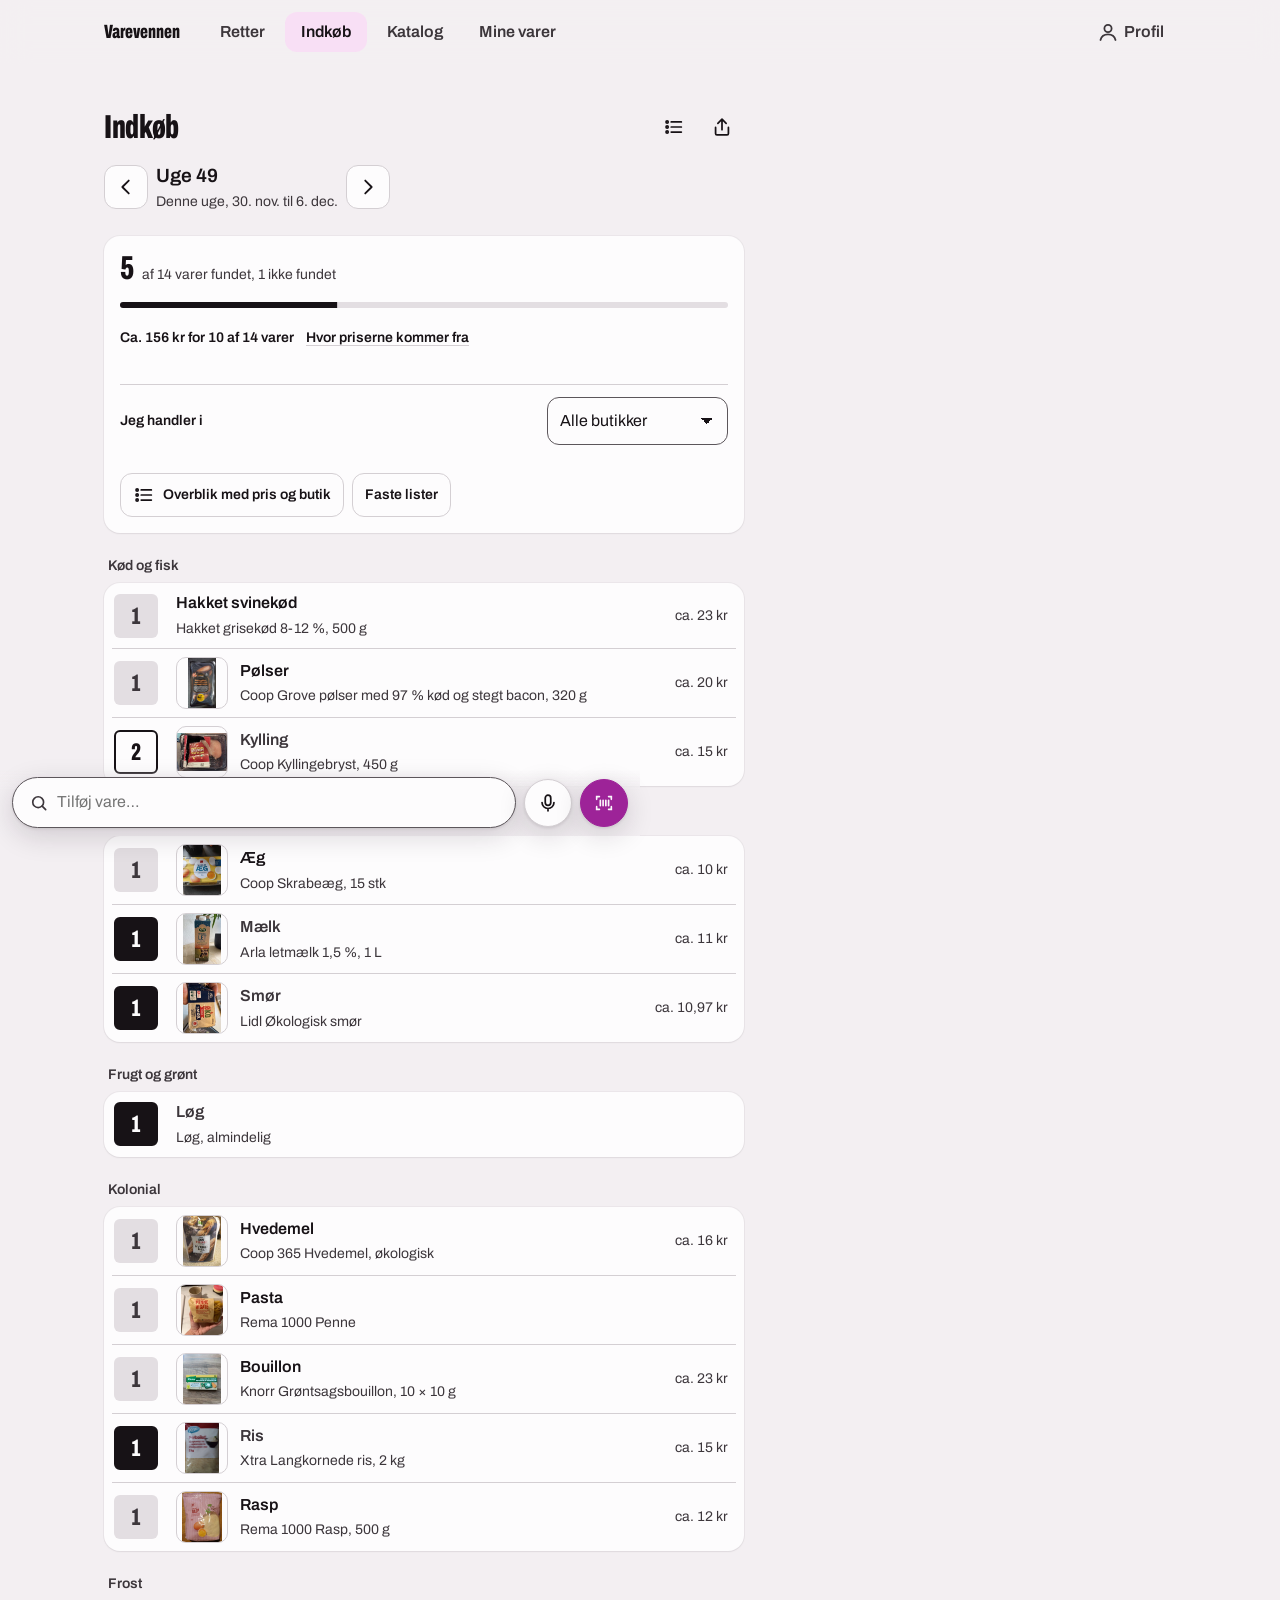
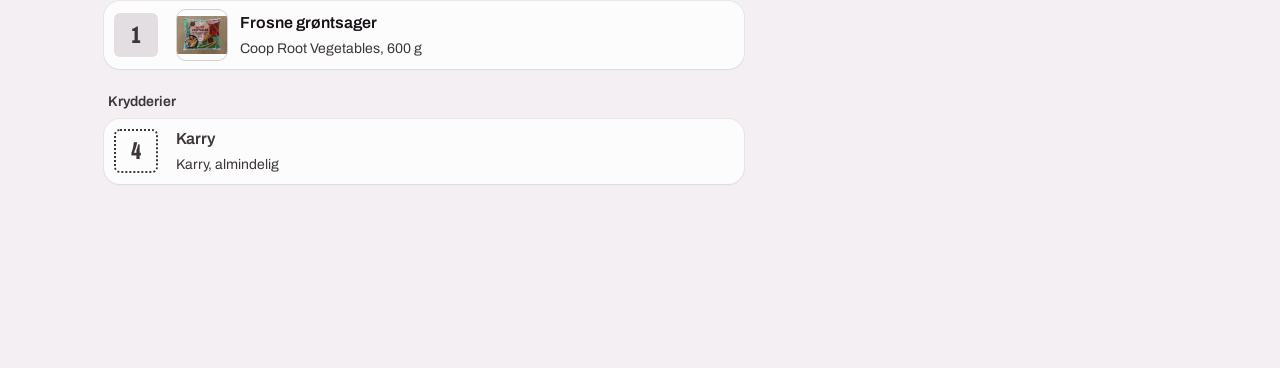
==== commit 3a2c5165: "Appen hedder Varevennen Co-Authored-By: Claude Opus 5.5 <noreply@anthropic.com> Claude-Session: http" ====
--- a/index.html
+++ b/index.html
@@ -8,11 +8,11 @@
 <meta name="apple-mobile-web-app-capable" content="yes">
 <meta name="mobile-web-app-capable" content="yes">
 <meta name="apple-mobile-web-app-status-bar-style" content="default">
-<meta name="apple-mobile-web-app-title" content="Vareven">
+<meta name="apple-mobile-web-app-title" content="Varevennen">
 <link rel="manifest" href="./manifest.webmanifest">
 <link rel="icon" href="./icons/icon-192.png" type="image/png">
 <link rel="apple-touch-icon" href="./icons/apple-touch-icon.png">
-<title>Vareven</title>
+<title>Varevennen</title>
 <meta name="description" content="Indkøbslisten hvor hver vare har et varekort med prio 1 til 3, så den handlende køber præcis den variant, I plejer.">
 <link rel="preload" href="./fonts/archivo-wdth.woff2" as="font" type="font/woff2" crossorigin>
 <link rel="stylesheet" href="./app.css">
@@ -22,7 +22,7 @@
 <a class="skip" href="#main">Spring til indhold</a>
 <header class="topbar">
   <div class="topbar__in">
-    <a class="wordmark" href="#/indkob" aria-label="Vareven, til indkøbslisten">Vareven</a>
+    <a class="wordmark" href="#/indkob" aria-label="Varevennen, til indkøbslisten">Varevennen</a>
     <nav class="tabs" aria-label="Hovedmenu">
       <a class="tab" href="#/retter" data-tab="retter">Retter</a>
       <a class="tab" href="#/indkob" data-tab="indkob">Indkøb</a>
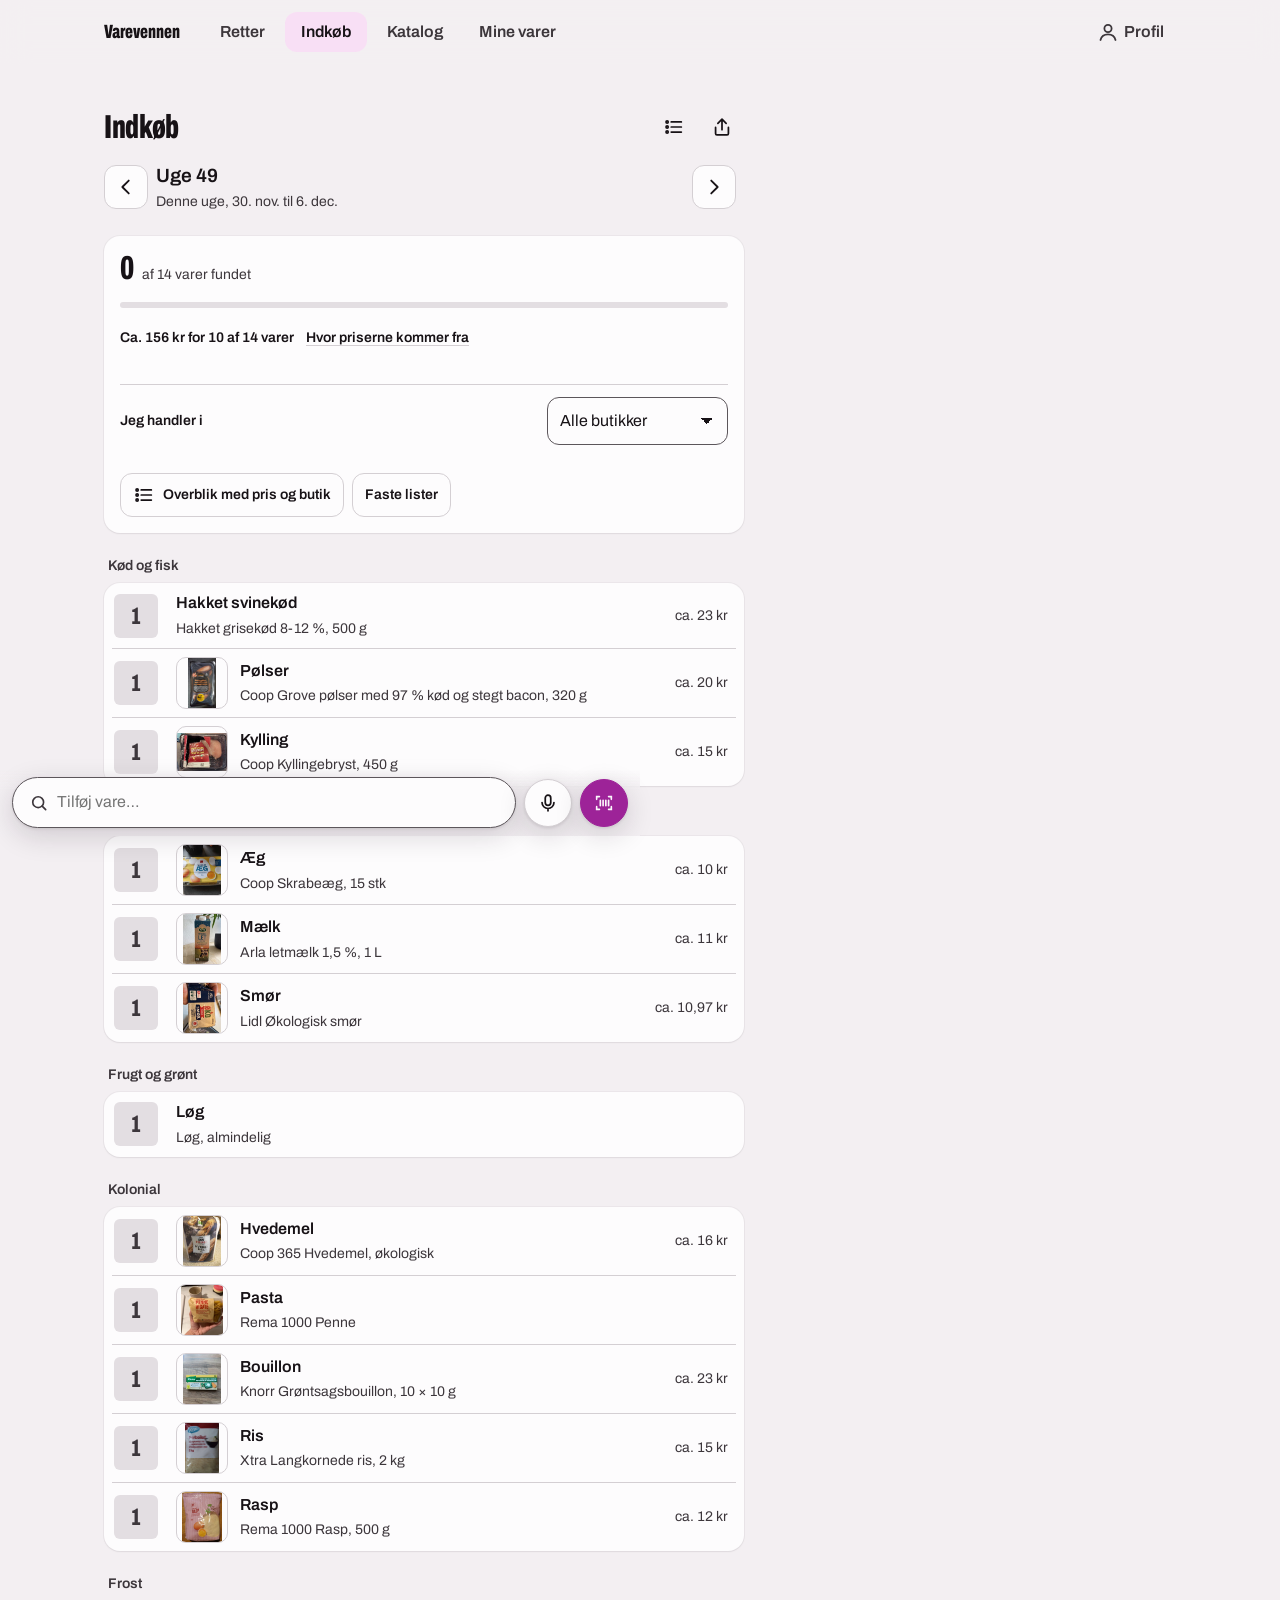
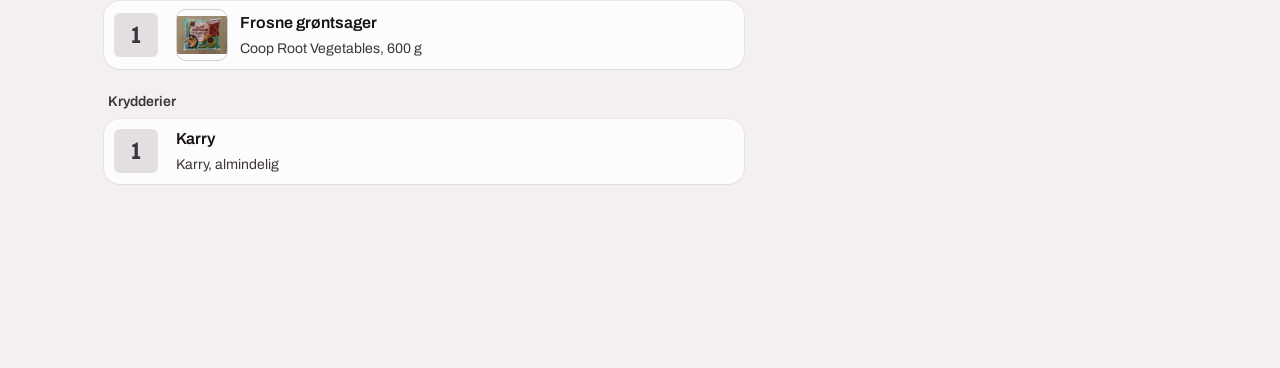
==== commit c991b873: "Næring som valgfri funktion - Slås til under Profil -> Næring; slået fra som standard, ingen dagbog " ====
--- a/index.html
+++ b/index.html
@@ -52,6 +52,7 @@
 <script src="./opskrifter.js"></script>
 <script src="./opskriftsbank.js"></script>
 <script src="./bank-billeder.js"></script>
+<script src="./naering.js"></script>
 <script src="./illustrationer.js"></script>
 <script src="./teknikker.js"></script>
 <script src="./videoer.js"></script>
--- a/app.css
+++ b/app.css
@@ -764,3 +764,20 @@
 /* Katalog rows on a surface, like the other lists */
 .group .cat { border-top: 0; background: var(--color-paper); border-radius: var(--radius-card); box-shadow: var(--shadow-card); padding-inline: var(--space-xs); }
 .group .cat li:last-child { border-bottom: 0; }
+/* narrow phones (320 px): week picker and add field must fit on one line */
+.weeknav { display: grid; grid-template-columns: auto minmax(0, 1fr) auto auto; flex-wrap: nowrap; }
+.weeknav__lbl { min-width: 0; }
+.weeknav__lbl .meta { overflow-wrap: anywhere; }
+.composer__field { min-width: 0; }
+@media (max-width: 22em) { .composer__row { gap: var(--space-2xs); } .composer .iconbtn--round { width: 44px; height: 44px; } }
+/* nutrition (optional) */
+.nutri { display: grid; grid-template-columns: repeat(auto-fit, minmax(6.5rem, 1fr)); gap: var(--space-xs); margin-top: var(--space-xs); }
+.nutri span { display: grid; padding: var(--space-xs) var(--space-sm); background: var(--color-paper); border-radius: var(--radius-input); box-shadow: var(--shadow-card); font-size: var(--text-sm); color: var(--color-ink-2); }
+.nutri b { font-size: var(--text-lg); color: var(--color-ink); font-variant-numeric: tabular-nums; }
+.nutri__h { margin-top: var(--space-lg); font-size: var(--text-lg); }
+.nscore { display: inline-grid; place-items: center; min-width: 1.6em; height: 1.6em; padding: 0 0.3em; margin-left: var(--space-2xs); border: 2px solid var(--color-ink); border-radius: var(--radius-mark); font-size: 0.8em; font-weight: 800; vertical-align: middle; color: var(--color-ink); }
+.nscore[data-g="a"], .nscore[data-g="b"] { background: var(--color-ink); color: var(--color-paper); }
+.nscore[data-g="d"], .nscore[data-g="e"] { border-style: dashed; }
+.scan__nut { display: flex; align-items: center; gap: var(--space-xs); color: var(--color-ink-2); }
+.weeknut { margin-bottom: var(--space-md); }
+.kostnote { margin-bottom: var(--space-sm); }
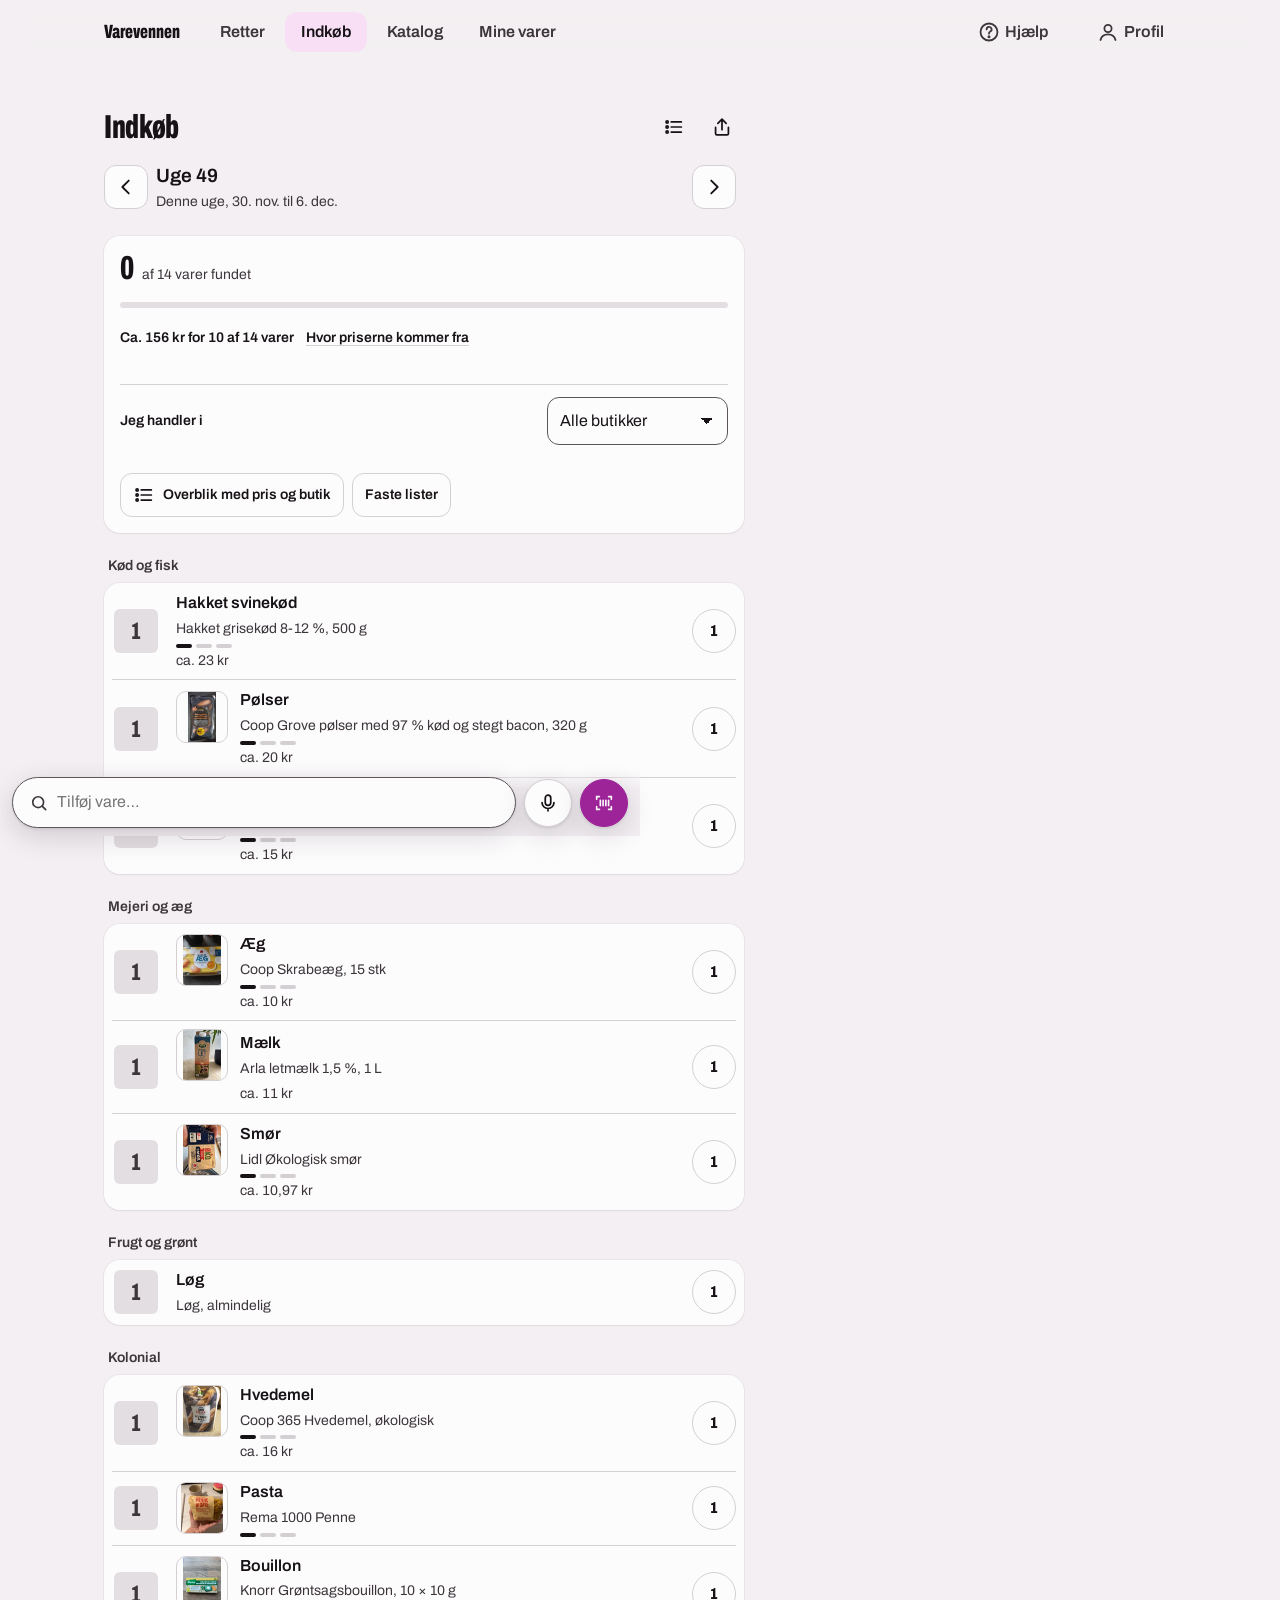
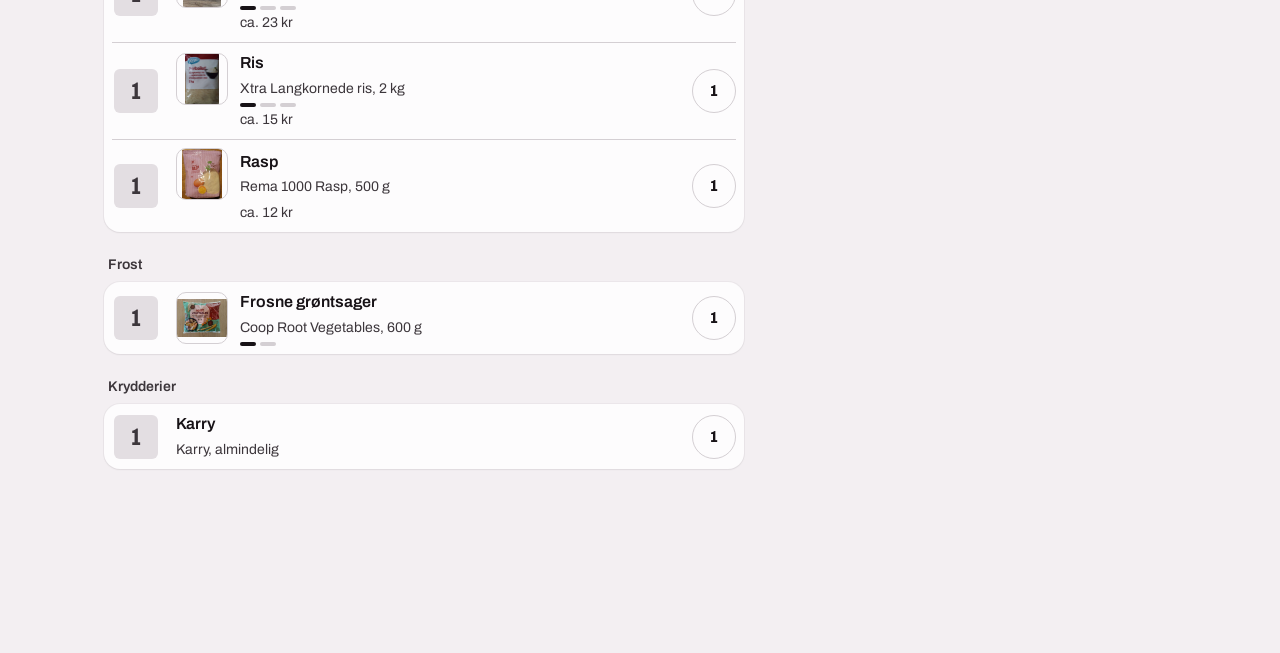
==== commit 5c2b5da3: "Hurtigt antal, swipe mellem prio og hjælp - Indkøb: tryk på tallet ved en vare og vælg 1-6 eller +; " ====
--- a/index.html
+++ b/index.html
@@ -30,6 +30,7 @@
       <a class="tab" href="#/mine" data-tab="mine">Mine varer</a>
     </nav>
     <p class="status" id="status" role="status"></p>
+    <a class="profbtn" href="#/hjaelp" data-tab="hjaelp" aria-label="Hjælp"><svg viewBox="0 0 24 24" aria-hidden="true" fill="none" stroke="currentColor" stroke-width="1.8" stroke-linecap="round"><circle cx="12" cy="12" r="8.5"/><path d="M9.6 9.4a2.5 2.5 0 1 1 3.4 2.3c-.6.3-1 .8-1 1.5v.5"/><circle cx="12" cy="16.8" r="0.6" fill="currentColor"/></svg><span class="profbtn__txt">Hjælp</span></a>
     <a class="profbtn" href="#/profil" data-tab="profil" aria-label="Profil og indstillinger"><svg viewBox="0 0 24 24" aria-hidden="true" fill="none" stroke="currentColor" stroke-width="1.8" stroke-linecap="round"><circle cx="12" cy="8.5" r="3.6"/><path d="M4.5 20c.9-3.6 3.9-5.6 7.5-5.6s6.6 2 7.5 5.6"/></svg><span class="profbtn__txt">Profil</span></a>
   </div>
 </header>
@@ -53,6 +54,7 @@
 <script src="./opskriftsbank.js"></script>
 <script src="./bank-billeder.js"></script>
 <script src="./naering.js"></script>
+<script src="./hjaelp.js"></script>
 <script src="./illustrationer.js"></script>
 <script src="./teknikker.js"></script>
 <script src="./videoer.js"></script>
--- a/app.css
+++ b/app.css
@@ -781,3 +781,46 @@
 .scan__nut { display: flex; align-items: center; gap: var(--space-xs); color: var(--color-ink-2); }
 .weeknut { margin-bottom: var(--space-md); }
 .kostnote { margin-bottom: var(--space-sm); }
+/* Indkøb rows: quick quantity and swipe between prios */
+.group .row { grid-template-columns: auto minmax(0, 1fr) auto; }
+.row__open { touch-action: pan-y; transition: transform var(--dur-short) var(--ease-out); }
+.row__open.from-right { animation: from-right var(--dur-short) var(--ease-out); }
+.row__open.from-left { animation: from-left var(--dur-short) var(--ease-out); }
+@keyframes from-right { from { transform: translateX(24px); opacity: 0.4; } to { transform: none; opacity: 1; } }
+@keyframes from-left { from { transform: translateX(-24px); opacity: 0.4; } to { transform: none; opacity: 1; } }
+.row__qty { min-width: 44px; height: 44px; padding: 0 var(--space-xs); border: 1px solid var(--color-rule); border-radius: var(--radius-pill); background: var(--color-paper); color: var(--color-ink); font: 800 var(--text-md)/1 var(--font-display); font-stretch: 75%; font-variant-numeric: tabular-nums; cursor: pointer; }
+.row__qty[aria-expanded="true"] { background: var(--color-ink); border-color: var(--color-ink); color: var(--color-paper); }
+.row__qty:focus-visible { outline: 2px solid var(--color-focus); outline-offset: 2px; }
+.qtybar { grid-column: 1 / -1; display: grid; grid-template-columns: repeat(auto-fit, minmax(44px, 1fr)); gap: var(--space-2xs); padding: 0 0 var(--space-sm); }
+.qtybar button { min-height: 44px; border: 1px solid var(--color-rule); border-radius: var(--radius-input); background: var(--color-paper-2); color: var(--color-ink); font: 600 var(--text-md)/1 var(--font-body); font-variant-numeric: tabular-nums; cursor: pointer; display: grid; place-items: center; }
+.qtybar button svg { width: 18px; height: 18px; }
+.qtybar button[aria-pressed="true"] { border: 2px solid var(--color-ink); background: var(--color-paper); font-weight: 800; }
+.qtybar button:focus-visible { outline: 2px solid var(--color-focus); outline-offset: 2px; }
+.pdots { display: flex; gap: var(--space-2xs); margin-top: var(--space-3xs); }
+.pdots i { width: 16px; height: 4px; border-radius: 2px; background: var(--color-rule); font-size: 0; }
+.pdots i[data-on] { background: var(--color-ink); }
+@media (prefers-reduced-motion: reduce) { .row__open, .row__open.from-right, .row__open.from-left { animation: none; transition: none; } }
+/* help */
+.help-list { list-style: none; margin: var(--space-sm) 0 0; padding: 0 var(--space-sm); background: var(--color-paper); border-radius: var(--radius-card); box-shadow: var(--shadow-card); }
+.help-list > li { border-bottom: 1px solid var(--color-rule); }
+.help-list > li:last-child { border-bottom: 0; }
+.help-list summary { display: flex; align-items: center; min-height: 52px; padding: var(--space-xs) 0; font-weight: 600; cursor: pointer; }
+.help-list summary:focus-visible { outline: 2px solid var(--color-focus); outline-offset: 2px; }
+.help-list details > p { margin-bottom: var(--space-sm); color: var(--color-ink-2); }
+/* intro */
+.intro { width: calc(100% - 2 * var(--space-md)); max-width: 26rem; padding: 0; border: 0; border-radius: var(--radius-card); background: var(--color-paper); color: var(--color-ink); box-shadow: var(--shadow-float); }
+.intro::backdrop { background: color-mix(in oklab, var(--color-night) 55%, transparent); }
+.intro__in { display: grid; gap: var(--space-md); padding: var(--space-lg); }
+.intro h2 { font-size: var(--text-2xl); font-stretch: 75%; }
+.intro__marks { display: flex; gap: var(--space-md); }
+.intro__marks span { display: grid; justify-items: center; gap: var(--space-2xs); }
+.intro__marks small { font-size: var(--text-sm); color: var(--color-ink-2); }
+.intro__dots { display: flex; gap: 6px; }
+.intro__dots i { width: 8px; height: 8px; border-radius: 50%; background: var(--color-rule); }
+.intro__dots i[data-on] { background: var(--color-ink); }
+.intro__act { display: flex; justify-content: space-between; gap: var(--space-sm); }
+.row__open, .row__open img { -webkit-user-drag: none; user-select: none; -webkit-user-select: none; }
+/* with the quantity button on the row, the price sits under the text so names get the width */
+.group .row__open:has(.row__price) { grid-template-columns: auto minmax(0, 1fr); }
+.group .row__open:not(:has(img.row__img)):has(.row__price) { grid-template-columns: minmax(0, 1fr); }
+.group .row__price { grid-column: -2; justify-self: start; font-size: var(--text-sm); }
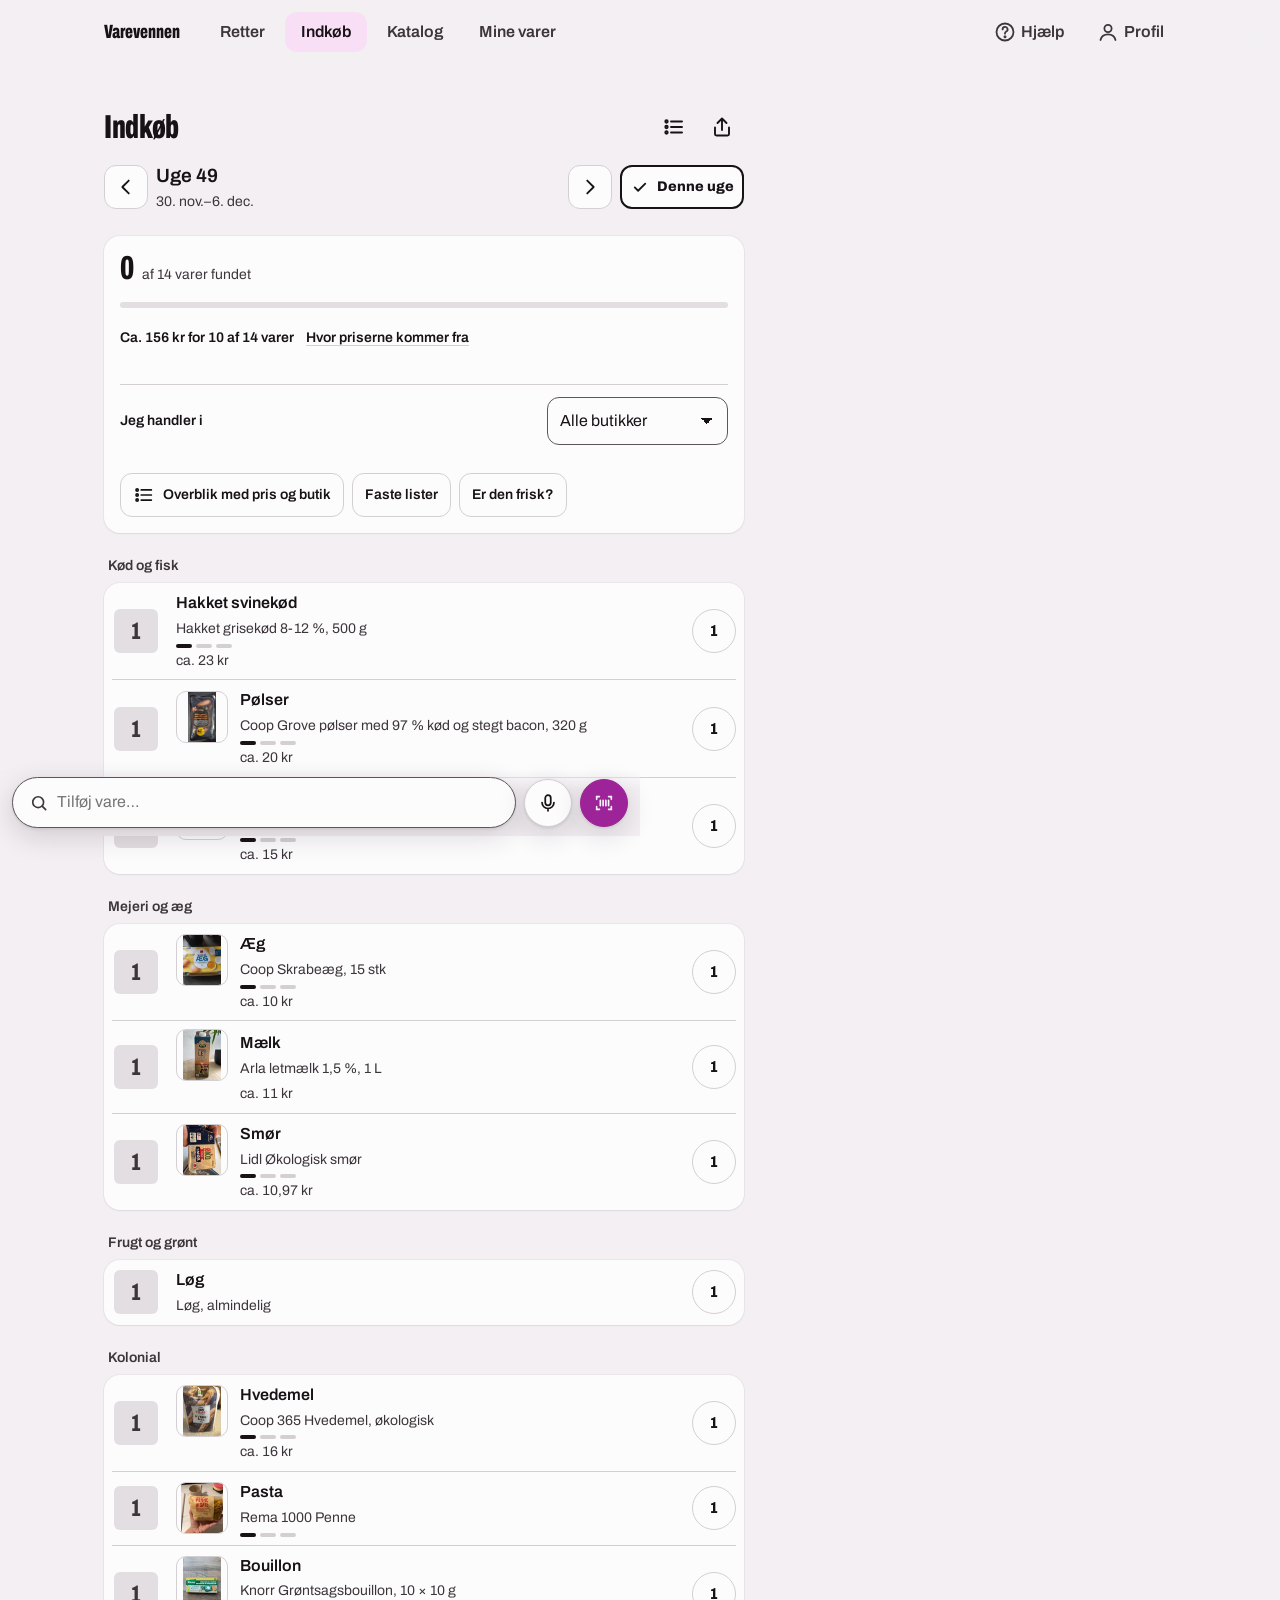
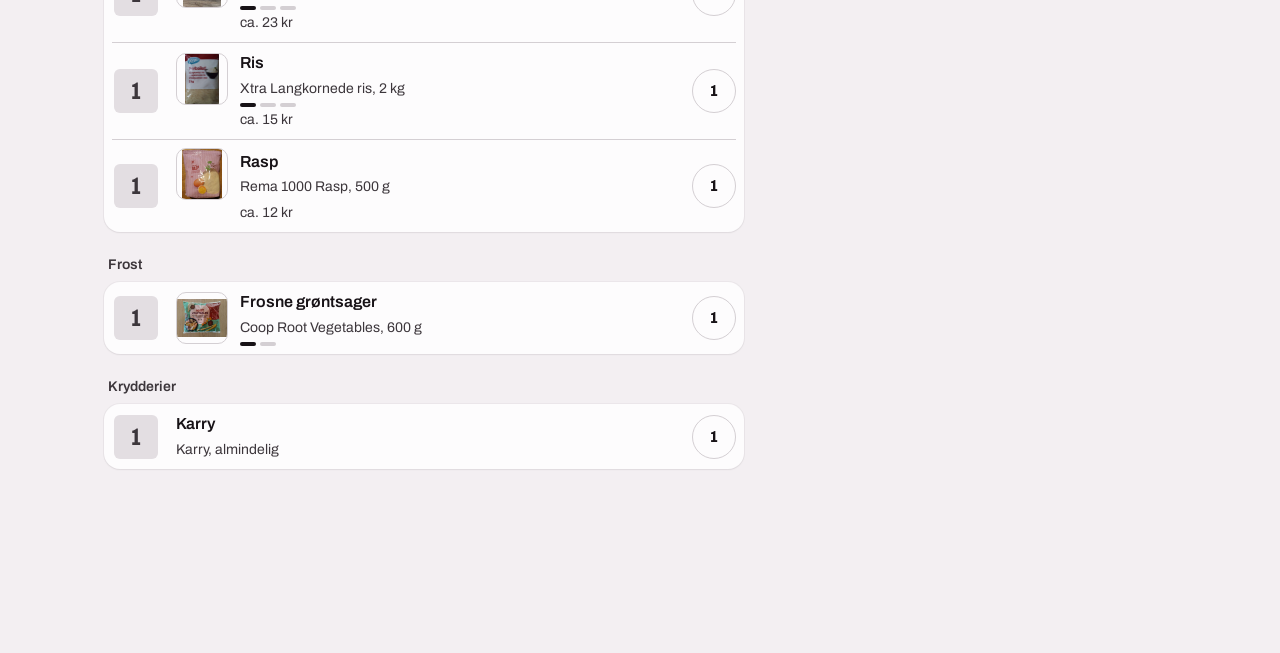
==== commit 5d6b5f09: "Siden hopper ikke længere til toppen, noter og kan undværes, Er den frisk? - Rettet: et tryk på en r" ====
--- a/index.html
+++ b/index.html
@@ -55,6 +55,7 @@
 <script src="./bank-billeder.js"></script>
 <script src="./naering.js"></script>
 <script src="./hjaelp.js"></script>
+<script src="./friskhed.js"></script>
 <script src="./illustrationer.js"></script>
 <script src="./teknikker.js"></script>
 <script src="./videoer.js"></script>
--- a/app.css
+++ b/app.css
@@ -824,3 +824,44 @@
 .group .row__open:has(.row__price) { grid-template-columns: auto minmax(0, 1fr); }
 .group .row__open:not(:has(img.row__img)):has(.row__price) { grid-template-columns: minmax(0, 1fr); }
 .group .row__price { grid-column: -2; justify-self: start; font-size: var(--text-sm); }
+/* help and profile sit together in the top bar */
+/* the two icon pairs (help + profile in the top bar, list + share beside the title) share one grid:
+   same 44 px boxes, same 4 px gap, same right edge, so each icon sits straight above the one below */
+.profbtn, .iconbtn--plain { width: 44px; height: 44px; min-width: 44px; padding: 0; gap: 0; justify-content: center; }
+.profbtn svg, .iconbtn--plain svg { width: 24px; height: 24px; }
+.topbar__in { gap: var(--space-2xs); }
+.topbar .profbtn + .profbtn { margin-left: 0; }
+@media (min-width: 48em) {
+  .profbtn { width: auto; padding: 0 var(--space-sm); gap: var(--space-2xs); }
+  .topbar__in { gap: var(--space-lg); }
+  .topbar .profbtn + .profbtn { margin-left: calc(var(--space-xs) - var(--space-lg)); }
+}
+.qtybar button:disabled { opacity: 0.4; cursor: not-allowed; }
+.intro__in.from-right { animation: from-right var(--dur-short) var(--ease-out); }
+.intro__in.from-left { animation: from-left var(--dur-short) var(--ease-out); }
+.intro__hint { text-align: center; }
+.intro { touch-action: pan-y; user-select: none; -webkit-user-select: none; }
+@media (prefers-reduced-motion: reduce) { .intro__in.from-right, .intro__in.from-left { animation: none; } }
+
+/* the week picker has the same four parts on every week: previous, label, next, "this week" */
+.weeknav { grid-template-columns: 44px minmax(0, 1fr) 44px auto; }
+.weeknav__now { width: 7.75rem; padding-inline: 0; justify-content: center; }
+.weeknav__now svg { width: 18px; height: 18px; }
+.weeknav__now[aria-pressed="true"] { border: 2px solid var(--color-ink); background: var(--color-paper); font-weight: 800; }
+@media (max-width: 22em) { .weeknav__now { width: 6.5rem; } .weeknav__now svg { display: none; } }
+/* notes, "kan undværes" and the freshness guide */
+.rowextra { grid-column: 1 / -1; display: grid; gap: var(--space-xs); padding: 0 0 var(--space-sm); justify-items: start; }
+.rowextra__note { width: 100%; }
+.rowextra__frisk { display: inline-flex; align-items: center; min-height: 44px; font-weight: 600; }
+.qtyrow + .rowextra { margin-top: var(--space-xs); }
+.badge--opt { background: var(--color-paper-3); color: var(--color-ink); justify-self: start; }
+.row__note { font-size: var(--text-sm); color: var(--color-ink); overflow-wrap: anywhere; }
+.row.is-opt .row__name { font-weight: 400; }
+.row.is-opt .row__open { opacity: 1; }
+.frisk__h { margin-top: var(--space-sm); font-weight: 600; }
+.frisk__yes, .frisk__no { list-style: none; margin: var(--space-3xs) 0 0; padding: 0; display: grid; gap: var(--space-3xs); }
+.frisk__yes li, .frisk__no li { display: flex; align-items: flex-start; gap: var(--space-xs); }
+.frisk__yes svg, .frisk__no svg { width: 18px; height: 18px; flex-shrink: 0; margin-top: 3px; }
+.frisk__no svg { color: var(--color-ink-2); }
+.frisk { padding: var(--space-md); background: var(--color-paper); border-radius: var(--radius-card); box-shadow: var(--shadow-card); }
+.frisk .meta { margin-top: var(--space-sm); }
